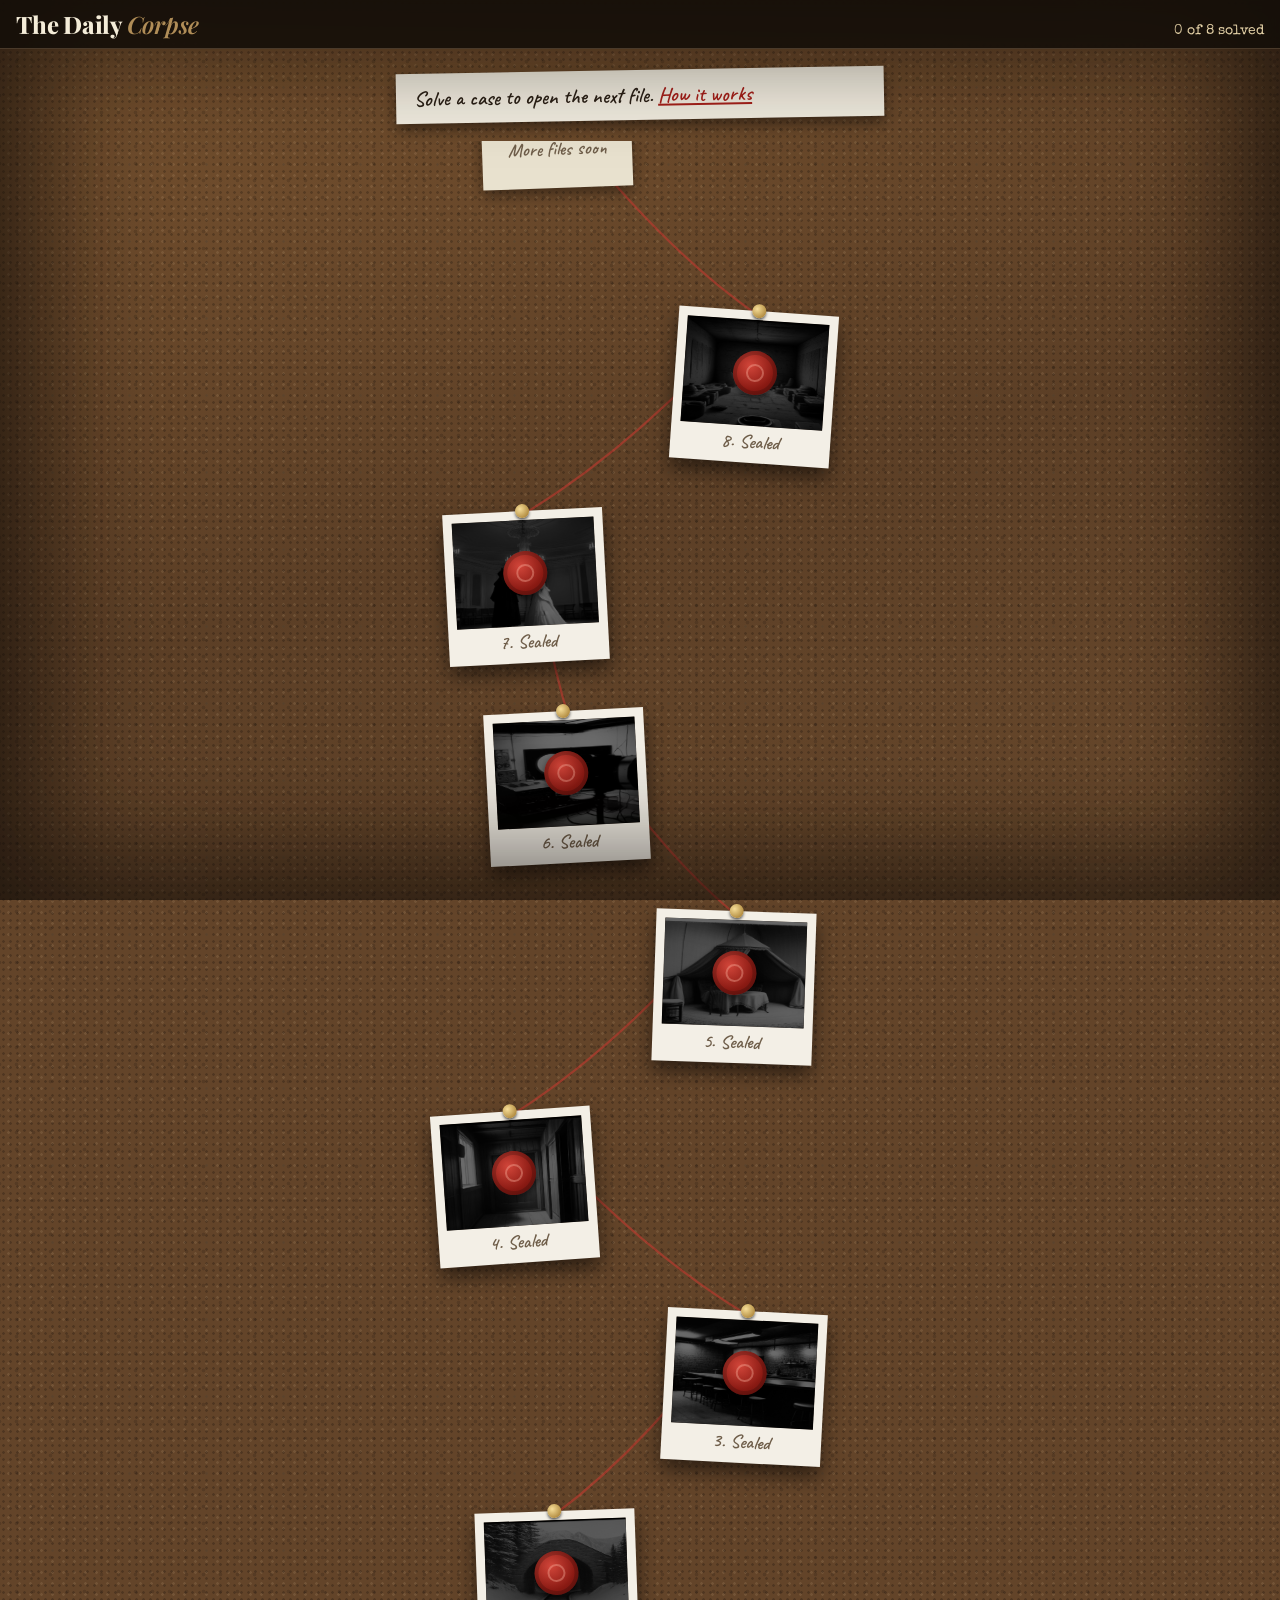
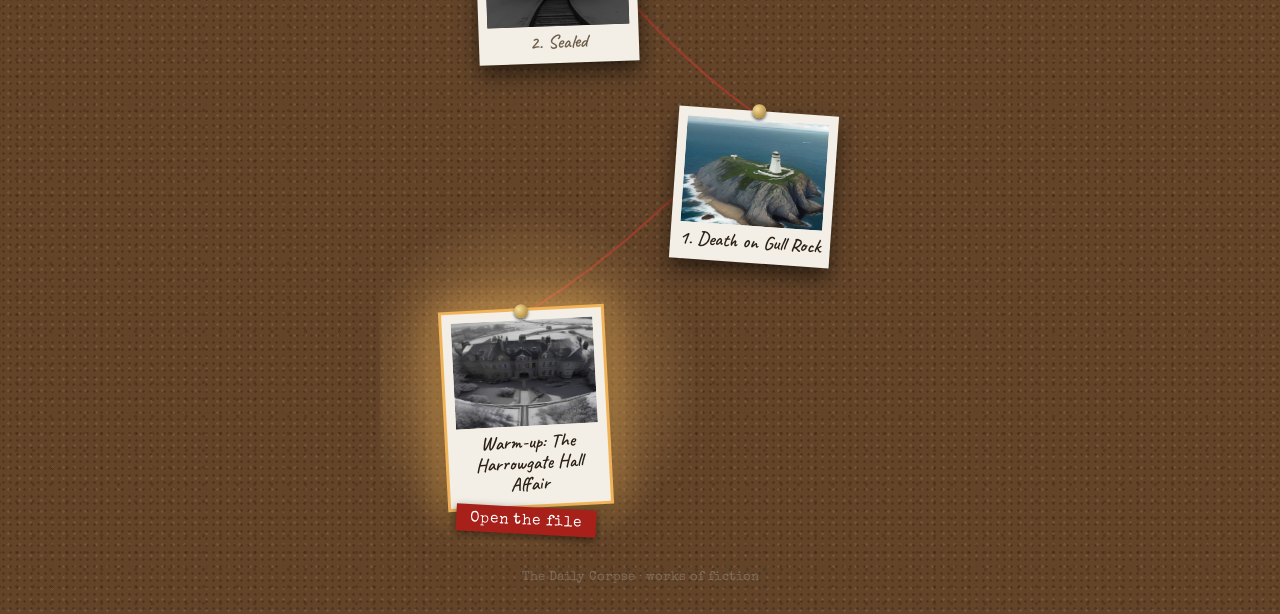
==== board.html @ 0cde2d93 "Add a landing page and a five-minute warm-up, and make Gull Rock Case 1 The home page is now a lette" ====
<!doctype html>
<html lang="en">
<head>
<meta charset="utf-8">
<meta name="viewport" content="width=device-width, initial-scale=1">
<title>Case board · The Daily Corpse</title>
<meta name="description" content="A trail of ten-minute murder mysteries to solve alone or with friends. Solve one to open the next.">
<link rel="preconnect" href="https://fonts.googleapis.com">
<link rel="preconnect" href="https://fonts.gstatic.com" crossorigin>
<link href="https://fonts.googleapis.com/css2?family=Playfair+Display:ital,wght@0,600;0,800;1,600&family=Crimson+Pro:ital,wght@0,400;0,600;1,400&family=Special+Elite&family=Caveat:wght@600&display=swap" rel="stylesheet">
<link rel="stylesheet" href="style.css">
<link rel="icon" href="favicon.svg"><link rel="apple-touch-icon" href="icon-180.png"><link rel="manifest" href="manifest.webmanifest">
<meta name="theme-color" content="#17130f"><meta name="apple-mobile-web-app-title" content="Daily Corpse">
</head>
<body class="board-page">
<header class="board-bar">
  <h1><a href="index.html" style="color:inherit;text-decoration:none">The Daily <i>Corpse</i></a></h1>
  <span id="tally"></span>
</header>
<div class="board-intro"><p>Solve a case to open the next file. <a href="index.html">How it works</a></p></div>
<main class="board" id="board" aria-label="Case board"></main>
<section class="bonus">
  <h2>Bonus files</h2>
  <div class="cal" id="bonus"></div>
</section>
<footer>The Daily Corpse · works of fiction</footer>

<dialog id="lvl"><div class="sheet"><button class="x" aria-label="Close" onclick="this.closest('dialog').close()">×</button><div id="lvl-body"></div></div></dialog>

<script src="levels.js"></script>
<script>
{
  const $ = s => document.querySelector(s), ROW = 200, all = /[?&]all\b/.test(location.search) ? '&all' : '';
  const stars = n => `<span class="stars" aria-label="${n} of 3 stars">${'★'.repeat(n)}<i>${'★'.repeat(3 - n)}</i></span>`;
  // The warm-up sits at the foot of the cork, Case 1 above it, and the board climbs to one blank card at the top.
  const nodes = [{ ...WARMUP, warm: true, open: true, done: solvedCase(WARMUP.id) },
    ...LEVELS.map((l, i) => ({ ...l, n: i + 1, open: levelOpen(i), done: solvedCase(l.id) })), { soon: true }];
  // The lamp goes on the warm-up for a brand-new player, otherwise on the first open case not yet solved (skipping the warm-up is fine).
  const fresh = !nodes[0].done && !nodes.some(v => v.n && (v.done || caseSave(v.id).answers?.length));
  const cur = fresh ? 0 : nodes.findIndex(v => v.n && v.open && !v.done), H = nodes.length * ROW + 30, board = $('#board');
  const src = v => v.photo || `img/${v.id}/${v.pic || 'plan'}.jpg`, link = v => v.href || `case.html?c=${v.id}${all}`;
  $('#tally').textContent = `${nodes.filter(v => v.done).length} of ${LEVELS.length} solved`;
  board.style.height = H + 'px';
  const pos = i => ({ x: [28, 72, 34, 70, 26, 68, 36][i % 7], y: H - 150 - i * ROW, r: [-3, 4, -2, 3, -4, 2, -3][i % 7] });   // x in %, y in px

  board.innerHTML = nodes.map((v, i) => {
    const { x, y, r } = pos(i);
    if (v.soon) return `<div class="pol soon" style="left:${x}%;top:${y}px;--r:${r}deg"><span class="pol-cap">More files soon</span></div>`;
    const cls = v.done ? 'done' : v.open ? 'open' : 'locked';
    return `${i === cur ? `<div class="lamp" style="left:${x}%;top:${y + 70}px"></div>` : ''}
      <button class="pol ${cls} ${i === cur ? 'cur' : ''}" type="button" style="left:${x}%;top:${y}px;--r:${r}deg" data-i="${i}"
        aria-label="${v.warm ? 'Warm-up' : 'Case ' + v.n}: ${v.open ? v.title : 'sealed'}${v.done ? ', solved' : ''}">
        <span class="pol-pic"><img src="${src(v)}" alt="" width="140" height="104" loading="lazy">${v.done ? '<b class="stamp">Solved</b>' : ''}${v.open ? '' : '<span class="seal" aria-hidden="true"></span>'}</span>
        <span class="pol-cap">${v.warm ? 'Warm-up:' : v.n + '.'} ${v.open ? v.title : 'Sealed'}</span>
        ${v.done ? stars(caseStars(v.id)) : ''}
      </button>
      ${i === cur ? `<span class="tag" style="left:${x}%;top:${y + 196}px">${caseSave(v.id).answers?.length ? 'Carry on' : 'Open the file'}</span>` : ''}`;
  }).join('');

  // Red string from pin to pin: solid as far as you've got, faded beyond.
  const W = board.clientWidth, pts = nodes.map((_, i) => { const p = pos(i); return [p.x / 100 * W, p.y + 2]; });
  const seg = (a, b) => `M${a[0]},${a[1]} Q${(a[0] + b[0]) / 2},${(a[1] + b[1]) / 2 + 30} ${b[0]},${b[1]}`;
  board.insertAdjacentHTML('afterbegin', `<svg class="string" width="${W}" height="${H}" aria-hidden="true">${pts.slice(1).map((p, i) =>
    `<path d="${seg(pts[i], p)}" class="${nodes[i].done ? 'walked' : ''}"/>`).join('')}</svg>`);

  board.onclick = e => {
    const b = e.target.closest('.pol[data-i]'); if (!b) return;
    const v = nodes[b.dataset.i];
    $('#lvl-body').innerHTML = `<div class="kind">${v.warm ? 'Warm-up · about five minutes' : 'Case No. ' + v.n}</div>` + (v.open
      ? `<h2>${v.title}</h2><p>${v.tagline}</p>${v.done ? `<p>${stars(caseStars(v.id))} Solved</p>` : ''}
         ${v.warm ? '' : '<p class="aside">Solo or with friends · three stages · about ten minutes</p>'}
         <a class="btn" href="${link(v)}">${v.done ? 'Reopen the file' : caseSave(v.id).answers?.length ? 'Carry on' : 'Open the file'}</a>`
      : `<h2>Sealed</h2><p>Solve <b>Case ${v.n - 1}</b> to open this file.</p>`);
    $('#lvl').showModal();
  };
  if (!TESTS.length) $('.bonus').hidden = true;
  $('#bonus').innerHTML = TESTS.map(t => `<a class="day test" href="${t.href}"><span class="dow">Bonus</span><span class="dnum">${t.n}</span>
    <span class="dinfo"><b>${t.title}</b><small>${t.tagline}</small></span><span class="dstat">${solvedCase(t.id) ? '✓' : ''}</span></a>`).join('');
  // Open the board on the case you're up to.
  board.querySelector('.cur')?.scrollIntoView({ block: 'center' });
}
</script>
</body>
</html>
---- style.css ----
:root{
  --desk:#17130f; --desk2:#2b221a; --paper:#f4ecd8; --paper2:#e9dcc0; --ink:#2b2219; --muted:#6f5e4a;
  --red:#8e1f1a; --brass:#b08d57; --blood:#7a1410; --line:#cdbd9b; --blue:#243f6b; --snow:#fbfbf8;
}
*{box-sizing:border-box}
html{-webkit-text-size-adjust:100%}
body{margin:0;background:radial-gradient(ellipse at 50% 0%,#3a2e22 0%,var(--desk) 65%) fixed,var(--desk);color:var(--ink);
  font:19px/1.55 "Crimson Pro",Georgia,serif;min-height:100vh}
button,input,select,textarea{font:inherit;color:inherit}
button{cursor:pointer}
:focus-visible{outline:3px solid var(--brass);outline-offset:2px}
.wrap{max-width:1100px;margin:0 auto;padding:0 16px}

/* header */
header{color:var(--paper);padding:28px 0 10px}
.eyebrow{font:13px/1 "Special Elite",monospace;letter-spacing:.2em;color:var(--brass);text-transform:uppercase}
h1{font:800 clamp(34px,6vw,58px)/1.02 "Playfair Display",serif;margin:.25em 0 .15em;letter-spacing:-.01em}
h1 i{font-weight:600;color:var(--brass)}
.meta{display:flex;flex-wrap:wrap;gap:10px 22px;align-items:center;font:14px "Special Elite",monospace;color:#cbbfa8}
.pips{display:flex;gap:6px;align-items:center}
.pip{width:34px;height:8px;border:1px solid var(--brass);border-radius:2px}
.pip.on{background:var(--brass)} .pip.now{background:repeating-linear-gradient(45deg,var(--brass) 0 4px,transparent 4px 8px)}
.linkish{background:none;border:0;color:#cbbfa8;text-decoration:underline;font:14px "Special Elite",monospace;padding:0}

/* tabs */
nav{display:flex;flex-wrap:wrap;gap:4px;margin-top:18px}
nav button{background:var(--paper2);border:0;border-radius:8px 8px 0 0;padding:9px 16px 7px;font:600 16px "Crimson Pro",serif;
  color:var(--muted);letter-spacing:.03em;text-transform:uppercase;opacity:.82}
nav button[aria-selected=true]{background:var(--paper);color:var(--ink);opacity:1}
nav .dot{display:inline-block;width:8px;height:8px;border-radius:50%;background:var(--red);margin-left:6px;vertical-align:middle}
main{background:var(--paper);border-radius:0 6px 6px 6px;padding:clamp(18px,4vw,40px);box-shadow:0 20px 60px #0008;
  background-image:linear-gradient(#0000 96%,#0000),radial-gradient(ellipse at 20% 0%,#fff6 0%,#0000 60%);margin-bottom:60px;min-height:60vh}
section[hidden]{display:none}
h2{font:800 30px/1.15 "Playfair Display",serif;margin:.2em 0 .5em}
h3{font:600 21px/1.2 "Playfair Display",serif;margin:1.4em 0 .5em}
.dateline,.typed,.sig{font:15px/1.6 "Special Elite",monospace}
.dateline{color:var(--red);letter-spacing:.06em}
.sig{text-align:right;color:var(--muted)}
.steps li{margin:.3em 0}
.memo{border-left:4px solid var(--red);background:#fff5;padding:12px 18px;margin:0 0 26px}
.memo .eyebrow{color:var(--red)}

/* suspects */
.grid{display:grid;grid-template-columns:repeat(auto-fill,minmax(300px,1fr));gap:18px}
.person{background:#fffaf0;border:1px solid var(--line);padding:18px;position:relative;box-shadow:0 2px 0 var(--line)}
.person header{display:flex;gap:14px;align-items:center;padding:0;color:var(--ink)}
.mono{flex:none;width:58px;height:58px;border-radius:50%;background:var(--ink);color:var(--paper);display:grid;place-items:center;
  font:600 22px "Playfair Display",serif;border:3px double var(--brass)}
/* portraits: round crop also hides the generator's corner watermark */
img.mono{width:84px;height:84px;object-fit:cover;object-position:50% 30%}
.aerial{margin:0 0 22px}
.aerial img{display:block;width:100%;max-height:420px;object-fit:cover;border:1px solid var(--line);filter:sepia(.25)}
.aerial figcaption{font:italic 15px/1.4 "Crimson Pro",serif;color:var(--muted);margin-top:6px}
.victim{float:right;width:150px;height:150px;border-radius:50%;object-fit:cover;object-position:50% 30%;margin:0 0 12px 18px;border:3px double var(--brass)}
.person h3{margin:0;font-size:21px}
.person .role{font-size:15px;color:var(--muted);font-style:italic}
.facts{font:13px/1.6 "Special Elite",monospace;color:var(--muted);margin:10px 0}
.person p{margin:.4em 0;font-size:17px}
.person .int{border-top:1px dashed var(--line);padding-top:8px;font-size:16px}
.marks{display:flex;gap:4px;margin-top:10px}
.marks button{flex:1;border:1px solid var(--line);background:none;font:12px "Special Elite",monospace;padding:5px 2px;border-radius:3px}
.marks button[aria-pressed=true][data-m=sus]{background:var(--red);color:#fff;border-color:var(--red)}
.marks button[aria-pressed=true][data-m=clr]{background:#3d5a3a;color:#fff;border-color:#3d5a3a}
.marks button[aria-pressed=true][data-m=unk]{background:var(--paper2)}
.stamp-mark{position:absolute;top:14px;right:14px;font:13px "Special Elite",monospace;padding:2px 8px;border:2px solid;transform:rotate(8deg);opacity:.85}
.stamp-mark.sus{color:var(--red)} .stamp-mark.clr{color:#3d5a3a}
.stmts{display:flex;flex-wrap:wrap;gap:6px;margin-top:10px}
.chip{border:1px solid var(--blue);color:var(--blue);background:none;border-radius:20px;padding:2px 12px;font-size:15px}

/* evidence */
.stage-h{display:flex;align-items:baseline;gap:12px;border-bottom:2px solid var(--ink);margin:28px 0 14px;padding-bottom:4px}
.stage-h:first-child{margin-top:0}
.stage-h h3{margin:0}
.stage-h span{font:13px "Special Elite",monospace;color:var(--muted)}
.cards{display:grid;grid-template-columns:repeat(auto-fill,minmax(250px,1fr));gap:14px}
.ev{text-align:left;background:#fffaf0;border:1px solid var(--line);padding:14px 16px 16px;position:relative;transition:transform .15s,box-shadow .15s}
.ev:nth-child(3n){transform:rotate(.4deg)} .ev:nth-child(3n+1){transform:rotate(-.3deg)}
.ev:hover{transform:translateY(-2px) rotate(0);box-shadow:0 6px 18px #0002}
.ev .kind{font:12px "Special Elite",monospace;letter-spacing:.12em;text-transform:uppercase}
.k-statement{color:var(--blue)} .k-report{color:var(--red)} .k-document,.k-mirror{color:#5b4a2a} .k-telegram{color:#9a6a12}
.ev b{display:block;font:600 19px/1.25 "Playfair Display",serif;margin:.3em 0 .2em}
.ev small{display:block;color:var(--muted);font-size:15px;line-height:1.35}
.new{position:absolute;top:10px;right:62px;background:var(--red);color:#fff;font:11px "Special Elite",monospace;padding:2px 6px;letter-spacing:.1em}

/* map */
.map-wrap{display:grid;grid-template-columns:minmax(0,1fr) 300px;gap:22px;align-items:start}
@media (max-width:820px){.map-wrap{grid-template-columns:1fr}}
/* phones: keep map labels readable; the plan scrolls sideways instead of shrinking */
@media (max-width:640px){.map-wrap{overflow-x:auto;-webkit-overflow-scrolling:touch}.map-wrap>.map{min-width:660px}
  /* the notes stay put while the plan scrolls under them */
  .map-wrap>.room-info{position:sticky;left:0;box-sizing:border-box;width:calc(100vw - 68px)}}
.map{width:100%;height:auto;background:#fbf6e9;border:1px solid var(--line);font-family:"Crimson Pro",serif}
.map .rm{fill:#fffdf6;stroke:var(--ink);stroke-width:2.5;cursor:pointer;transition:fill .15s}
.map .rm:hover{fill:#f3e2bd} .map .rm.sel{fill:#ecd29b}
/* A painted plan (class "painted"): the picture is the map, the rooms are clear hotspots over it, lit when chosen. */
.map.painted{background:#0d0b09}
.map.painted .rm{fill:transparent;stroke:transparent;stroke-width:4;transition:fill .15s,stroke .15s}
.map.painted .rm:hover{fill:rgba(255,214,140,.12);stroke:rgba(255,214,140,.55)}
.map.painted .rm.sel{fill:rgba(255,200,110,.1);stroke:#ffd27f;filter:drop-shadow(0 0 6px rgba(255,200,110,.8))}
.map.painted text{paint-order:stroke;stroke:rgba(12,9,6,.85);stroke-width:4px;stroke-linejoin:round}
.map.painted .lbl{fill:#f6ecd6} .map.painted .lbl-s{fill:#e6d7b8} .map.painted .xdoor{fill:#ffab94}
.map.painted .trail text{stroke:#f6ecd6;stroke-width:5px} .map.painted .trail path{stroke-width:4}
.pin{pointer-events:none} .pin-ring{fill:#f6ecd6;stroke:#b08d57;stroke-width:2;filter:drop-shadow(0 2px 3px rgba(0,0,0,.7))}
.map .pin-n{font:bold 17px "Crimson Pro",serif;fill:#f6ecd6;text-anchor:middle;paint-order:stroke;stroke:rgba(12,9,6,.9);stroke-width:4px}
.pins-btn{display:block;width:100%;margin:0 0 14px;padding:10px 12px;border:1px solid var(--brass);border-radius:6px;background:#fff8;
  font:600 15px "Crimson Pro",serif;color:var(--ink);cursor:pointer;text-align:left}
.pins-btn[aria-pressed=true]{background:var(--ink);color:var(--paper)}
.map .snow{fill:url(#snowpat)} .map .snow:hover,.map .snow.sel{fill:#e9eef3}
.map .grass{fill:url(#grasspat);stroke:none} .map .grass.sel,.map .grass:hover{fill:#dfe3cf}
.map .glass{stroke-dasharray:6 4}
.map text{fill:var(--ink);pointer-events:none}
.map .lbl{font-size:17px;font-weight:600;text-anchor:middle}
.map .lbl-s{font-size:13px;font-style:italic;text-anchor:middle;fill:var(--muted)}
.map .door{stroke:#fbf6e9;stroke-width:6}
.map .xdoor{font:11px "Special Elite",monospace;fill:var(--red);text-anchor:middle}
.trail path{fill:none;stroke-width:3;stroke-dasharray:2 7;stroke-linecap:round}
.trail text{font:bold 18px "Special Elite",monospace}
.trail-a path{stroke:#1d3b6e} .trail-a text{fill:#1d3b6e}
.trail-b path{stroke:var(--red)} .trail-b text{fill:var(--red)}
.trail-e path{stroke:#6a6a6a} .trail-e text{fill:#6a6a6a}
.trail-cd path{stroke:#6b3f8c} .trail-cd text{fill:#6b3f8c}
.trail-f path{stroke:#6a6a6a;stroke-dasharray:none} .trail-f text{fill:#6a6a6a}
.room-info{background:#fffaf0;border:1px solid var(--line);padding:16px;position:sticky;top:12px}
.room-info p{margin:.4em 0 .8em;font-size:17px}
.legend{font-size:15px;margin-top:10px}
.legend span{display:inline-block;width:26px;border-top:3px dotted;vertical-align:middle;margin-right:6px}

/* reader dialog */
dialog{border:0;padding:0;background:transparent;max-width:min(780px,calc(100vw - 20px));width:100%;max-height:calc(100vh - 30px)}
dialog::backdrop{background:#0b0906cc;backdrop-filter:blur(2px)}
.sheet{background:var(--paper);padding:clamp(20px,4vw,42px);box-shadow:0 20px 60px #000a;position:relative;max-height:calc(100vh - 30px);overflow:auto;
  background-image:repeating-linear-gradient(#0000 0 31px,#b9a88410 31px 32px)}
.sheet .x{position:sticky;float:right;top:0;border:0;background:var(--ink);color:var(--paper);width:36px;height:36px;border-radius:50%;font-size:20px;line-height:1;z-index:2}
.sheet .kind{font:13px "Special Elite",monospace;letter-spacing:.14em;text-transform:uppercase}
.sheet .who{font:15px "Special Elite",monospace;color:var(--muted);margin-bottom:1em;display:flex;align-items:center;gap:12px}
.sheet h2{margin-top:.2em}
.aside{color:var(--muted);font-style:italic;font-size:17px}
.hand,.hand-inline{font-family:"Caveat",cursive;font-size:25px;line-height:1.35;color:#1e2f55}
.tl{border-collapse:collapse;width:100%;font-size:17px}
.tl td{border-bottom:1px dotted var(--line);padding:6px 8px;vertical-align:top}
.tl td:first-child{font:14px "Special Elite",monospace;white-space:nowrap;color:var(--red);width:1%}
.inv li{margin:.45em 0}
.sketch{display:block;width:100%;max-width:520px;margin:0 auto 10px;color:var(--ink);background:#fffdf6;border:1px solid var(--line)}
.sk-n{font:bold 15px "Special Elite",monospace;fill:var(--red)} .sk-s{font:11px "Special Elite",monospace;fill:var(--muted)}
.card-print{border:3px double var(--ink);padding:18px 24px;text-align:center;max-width:420px;margin:10px auto;background:#fffdf6}
.card-print.small{max-width:360px;padding:12px}
.card-print p{margin:.35em 0}
.cp-top{font:800 22px "Playfair Display",serif;letter-spacing:.14em}
.cp-sub{font-style:italic;color:var(--muted)}
.card-print hr{border:0;border-top:1px solid var(--ink);width:40%}
.trails dt{float:left;font:bold 20px "Special Elite",monospace;color:var(--red);width:32px}
.trails dd{margin:0 0 10px 32px}
.telegram{background:#f7e9b9;border:1px solid #cfb567;padding:18px 22px;font:16px/1.7 "Special Elite",monospace;
  box-shadow:inset 0 0 40px #b0843322;clip-path:polygon(0 0,100% 0,100% 88%,94% 100%,80% 93%,62% 100%,40% 92%,20% 100%,0 94%)}
.tg-head{color:#8a5a0a;border-bottom:1px solid #cfb567;padding-bottom:6px}
.burn{color:#2a1a08;letter-spacing:-2px}
.blotter{background:#dfe7ea;border:1px solid #aab8bd;padding:22px;margin:12px 0}
.blotter .mirrored{transform:scaleX(-1);transition:transform .6s;opacity:.72;filter:blur(.3px)}
.blotter .mirrored.flipped{transform:none;opacity:1;filter:none}
.mirror-btn,.btn{background:var(--ink);color:var(--paper);border:0;padding:10px 20px;border-radius:3px;font:15px "Special Elite",monospace;letter-spacing:.06em}
.btn.ghost{background:none;color:var(--ink);border:1px solid var(--ink)}

/* solve */
.facts-list{list-style:none;padding:0}
.facts-list li{padding:8px 0 8px 34px;position:relative;border-bottom:1px dotted var(--line)}
.facts-list li::before{content:"✓";position:absolute;left:6px;color:#3d5a3a;font-weight:bold}
.q{background:#fffaf0;border:2px solid var(--ink);padding:22px;margin-top:18px}
.q h3{margin-top:0}
.q label{display:block;margin:12px 0 4px;font-weight:600}
.q input[type=text],.q select{width:100%;padding:10px 12px;border:1px solid var(--muted);background:#fff;border-radius:3px}
.q input[type=text]{font:22px "Special Elite",monospace;max-width:220px}
.picks{display:grid;grid-template-columns:repeat(auto-fill,minmax(200px,1fr));gap:8px}
.picks label{display:flex;gap:10px;align-items:center;border:1px solid var(--line);padding:10px 12px;margin:0;font-weight:400;background:#fff;cursor:pointer}
.picks input{width:20px;height:20px;accent-color:var(--red)}
.q .row{display:flex;flex-wrap:wrap;gap:10px;align-items:center;margin-top:16px}
.verdict{min-height:1.5em;font-style:italic;color:var(--red);margin-top:10px}
.shake{animation:shake .4s}
@keyframes shake{25%{transform:translateX(-6px)}50%{transform:translateX(6px)}75%{transform:translateX(-3px)}}
.hints li{margin:.4em 0;color:var(--blue)}
.solved-stamp{display:inline-block;font:22px "Special Elite",monospace;color:var(--red);border:4px double var(--red);padding:6px 16px;transform:rotate(-6deg);margin:10px 0 20px;letter-spacing:.2em}
.rating{background:var(--ink);color:var(--paper);padding:18px 22px;margin:20px 0}
.rating b{color:var(--brass);font:800 24px "Playfair Display",serif}
textarea{width:100%;min-height:55vh;border:1px solid var(--line);padding:16px;background:#fffdf6 repeating-linear-gradient(#0000 0 31px,#cdbd9b66 31px 32px) content-box local;
  background-clip:padding-box;font:23px/32px "Caveat",cursive;color:#1e2f55;resize:vertical}

/* cover */
#cover{position:fixed;inset:0;z-index:50;background:radial-gradient(ellipse at 50% 30%,#3a2e22,#0d0a08);display:grid;place-items:center;padding:16px}
#cover[hidden]{display:none}
.folder{background:#c9a86a;background-image:linear-gradient(135deg,#d4b67b,#b8955a);width:min(560px,100%);padding:44px 34px;position:relative;
  box-shadow:0 30px 80px #000c;border-radius:4px;text-align:center;color:#2a1d0e}
.folder::before{content:"";position:absolute;top:-22px;left:30px;width:170px;height:24px;background:#c9a86a;border-radius:6px 6px 0 0}
.folder .conf{display:inline-block;font:20px "Special Elite",monospace;color:var(--red);border:3px solid var(--red);padding:4px 14px;transform:rotate(-4deg);letter-spacing:.2em}
.folder h1{color:#2a1d0e;font-size:clamp(32px,7vw,48px)}
.folder p{font-size:18px;margin:.6em 0 1.4em}
.folder .btn{font-size:17px;padding:14px 28px}
.toast{position:fixed;left:50%;bottom:24px;transform:translateX(-50%);background:var(--ink);color:var(--paper);padding:14px 22px;border:1px solid var(--brass);
  font:15px "Special Elite",monospace;z-index:60;box-shadow:0 10px 30px #000a;max-width:calc(100vw - 32px)}
footer{color:#7d6d58;text-align:center;font:13px "Special Elite",monospace;padding:0 16px 30px}
.corner{position:fixed;top:14px;right:16px;z-index:55;background:var(--ink);color:var(--paper);border:1px solid var(--brass);padding:8px 14px;
  font:13px "Special Elite",monospace;letter-spacing:.08em;text-decoration:none;border-radius:3px;box-shadow:0 4px 14px #0008}
.corner:hover{background:var(--brass);color:var(--ink)}
@media (max-width:640px){
  header{padding-top:14px}
  .eyebrow{font-size:11px;letter-spacing:.12em;line-height:1.4;white-space:nowrap;overflow:hidden;text-overflow:ellipsis;padding-right:108px}
  h1{font-size:28px}
  .meta{gap:6px 16px;font-size:13px}
  .corner{position:absolute;top:10px;right:12px;padding:6px 10px;font-size:12px}
  nav{position:fixed;left:0;right:0;bottom:0;z-index:40;margin:0;display:grid;grid-template-columns:repeat(6,1fr);gap:2px;background:#0f0c09;
    border-top:1px solid #3a3027;padding:6px 4px calc(8px + env(safe-area-inset-bottom,0px))}
  nav button{border-radius:8px;padding:10px 0;font:600 13px/1 "Crimson Pro",serif;letter-spacing:0;text-transform:none;background:none;color:#b8a888;opacity:1;position:relative}
  nav button[aria-selected=true]{background:var(--brass);color:var(--ink)}
  nav .dot{position:absolute;top:4px;right:6px;width:7px;height:7px;margin:0}
  main{border-radius:6px;margin-bottom:84px}
  .victim{float:none;display:block;width:100%;height:220px;border-radius:10px;margin:0 0 14px;border:0}
  .toast{bottom:calc(80px + env(safe-area-inset-bottom,0px))}
}

/* photos inside evidence and briefings */
.photo{margin:14px 0;background:#fffdf6;border:1px solid var(--line);padding:8px 8px 10px;box-shadow:0 3px 10px #0002;max-width:560px}
.photo img{display:block;width:100%;height:auto;filter:sepia(.15)}
.photo figcaption{font:italic 15px/1.35 "Crimson Pro",serif;color:var(--muted);margin-top:6px}
.photo.tilt{transform:rotate(-1deg)}

/* mini-puzzles */
.pz{margin:18px 0 8px;padding:16px;background:#fffaf0;border:2px dashed var(--muted)}
.pz.done{border-style:solid;border-color:#3d5a3a}
.pz-after:not(:empty){border-left:4px solid #3d5a3a;background:#3d5a3a12;padding:10px 16px;margin-top:10px}
.jig{display:grid;gap:3px;width:100%;max-width:560px;margin:0 auto;background:var(--ink);padding:3px;touch-action:manipulation}
.jig button{border:0;padding:0;background-repeat:no-repeat;min-height:0}
.jig button.sel{outline:4px solid var(--brass);outline-offset:-4px;filter:brightness(1.1)}
.jig.whole{gap:0;padding:0;transition:gap .4s}
.morse{font:22px/1.7 "Special Elite",monospace;letter-spacing:.08em;word-spacing:.2em;background:#f7e9b9;border:1px solid #cfb567;padding:14px 16px;margin:0 0 12px;overflow-wrap:anywhere}
.morse-plain{font:24px "Special Elite",monospace;color:#3d5a3a;letter-spacing:.1em}
.mkey{margin:12px 0}
.mkey summary{cursor:pointer;font:15px "Special Elite",monospace}
.mkey div{display:grid;grid-template-columns:repeat(auto-fill,minmax(88px,1fr));gap:2px 10px;font:15px "Special Elite",monospace;margin-top:8px}
.pz-ans{display:flex;flex-wrap:wrap;gap:8px;align-items:center;margin-top:12px}
.pz-ans input{flex:1;min-width:0;padding:10px 12px;border:1px solid var(--muted);font:20px "Special Elite",monospace;text-transform:uppercase;background:#fff}
.pz-ans .verdict{flex-basis:100%}
.spots{display:grid;grid-template-columns:1fr 1fr;gap:10px}
@media (max-width:600px){.spots{grid-template-columns:1fr}}
.spots figure{margin:0}
.spots figcaption{font:13px "Special Elite",monospace;color:var(--muted);margin-bottom:3px}
.spot{width:100%;height:auto;display:block;border:1px solid var(--line);background:#efe6cf;touch-action:manipulation}
#spot-a{cursor:crosshair}
.spot .rings circle{fill:none;stroke:var(--red);stroke-width:6}
.wheel{display:block;font:16px "Special Elite",monospace}
.wheel input{width:100%;accent-color:var(--red);height:32px}
.lock{display:flex;gap:10px;justify-content:center;margin:6px 0 14px}
.dial{display:flex;flex-direction:column;align-items:center;background:var(--ink);color:var(--paper);border-radius:6px;padding:4px;border:3px double var(--brass)}
.dial b{font:30px "Special Elite",monospace;min-width:1.4em;text-align:center;padding:4px 0}
.dial button{background:none;border:0;color:var(--brass);font-size:22px;padding:6px 14px}
.ord-picked{min-height:1.5em;margin:0 0 12px;padding-left:1.6em}
.ord-picked li{margin:.3em 0;padding:4px 0;border-bottom:1px dotted var(--line)}
.ord-pool{display:flex;flex-direction:column;gap:8px}
.ord-pool .chip{text-align:left;border-radius:6px;padding:8px 12px;font-size:17px}

/* calendar */
.cal{display:flex;flex-direction:column;gap:8px}
.day{display:grid;grid-template-columns:52px 1fr auto;grid-template-rows:auto auto;column-gap:14px;align-items:center;text-decoration:none;color:var(--ink);
  background:#fffaf0;border:1px solid var(--line);padding:10px 14px;border-radius:4px}
a.day:hover{border-color:var(--ink)}
.day.cur{border:2px solid var(--red)}
.day.locked{opacity:.55;background:repeating-linear-gradient(45deg,#0000 0 10px,#0000000a 10px 20px)}
.dow{grid-row:1;font:12px "Special Elite",monospace;color:var(--red);text-transform:uppercase;letter-spacing:.1em;text-align:center}
.dnum{grid-row:2;grid-column:1;font:800 26px/1 "Playfair Display",serif;text-align:center}
.dinfo{grid-row:1/3;grid-column:2}
.dinfo b{display:block;font:600 18px/1.2 "Playfair Display",serif}
.dinfo small{display:block;color:var(--muted);font-size:15px;line-height:1.3}
.dstat{grid-row:1/3;grid-column:3;font:14px "Special Elite",monospace;color:#3d5a3a}
.day.test .dow{color:var(--muted)}
.btn.ghost-l{background:none;color:var(--paper);border:1px solid var(--brass)}
button.corner{cursor:pointer}
.staff{display:block;max-width:100%;height:auto;background:#fbf3df;border:1px solid #cfb567;margin:0 0 8px;fill:#1e2f55;stroke:#1e2f55}
.staff .st-l{stroke-width:1.2}.staff .st-s{stroke-width:1.6}
.staff text{font:15px "Special Elite",monospace;stroke:none;fill:#8a2d1f}


/* corner badge on evidence cards */
.ev{padding-right:64px}
.ev-ico{position:absolute;top:10px;right:10px;width:42px;height:42px}
svg.ev-ico{overflow:visible;fill:none;stroke:currentColor;stroke-width:1.6;stroke-linecap:round;stroke-linejoin:round;padding:8px;box-sizing:border-box;border-radius:50%;background:#f3e9d2}
.ev-face{border-radius:50%;object-fit:cover;object-position:50% 30%;border:2px solid #b08d57;box-shadow:0 1px 3px #0003}
.k-puzzle{color:#3d5a3a}
/* On a painted plan the picture replaces the line drawing: loose shapes are hidden, while hotspots, labels and <g> groups (trails, pins, legends) stay. */
.map.painted > :is(rect:not(.rm),circle,ellipse,line,path,polygon,polyline){display:none}
/* painted plan on a light background: dark labels with a cream halo */
.map.painted.light text{stroke:rgba(251,246,233,.92);stroke-width:4px}
.map.painted.light .lbl{fill:#2b2219} .map.painted.light .lbl-s{fill:#4a3b2a} .map.painted.light .xdoor{fill:#8e1f1a}
a.btn{text-decoration:none;display:inline-block}
/* ---------- case board (index.html): polaroids on cork, red string, wax seals ---------- */
body.board-page{background-color:#634429;background-image:radial-gradient(rgba(0,0,0,.2) 1px,transparent 1.6px),radial-gradient(rgba(255,222,170,.1) 1px,transparent 1.6px),
  radial-gradient(rgba(0,0,0,.13) 1.6px,transparent 2.2px),linear-gradient(165deg,#77522f,#5c3f26 55%,#6a4a2d);background-size:7px 7px,11px 11px,17px 17px,100% 100%;
  background-position:0 0,3px 5px,8px 2px,0 0;background-attachment:scroll,scroll,scroll,fixed}
body.board-page::after{content:"";position:fixed;inset:0;pointer-events:none;z-index:5;box-shadow:inset 0 0 120px 36px rgba(12,8,5,.72)}
.board-bar{position:sticky;top:0;z-index:10;display:flex;align-items:baseline;justify-content:space-between;gap:12px;padding:12px 16px calc(10px);
  padding-top:calc(12px + env(safe-area-inset-top,0px));background:rgba(20,14,9,.88);backdrop-filter:blur(6px);color:var(--paper);border-bottom:1px solid #4a3a2a}
.board-bar h1{font-size:24px;margin:0}
.board-bar span{font:14px "Special Elite",monospace;color:#e6d3a8;white-space:nowrap}
.board-intro{max-width:520px;margin:18px auto 0;padding:0 16px}
.board-intro p{background:#f4efe2;color:#2a2016;font:600 21px/1.25 "Caveat",cursive;padding:12px 18px;transform:rotate(-1deg);box-shadow:0 6px 14px rgba(0,0,0,.45)}
.board{position:relative;max-width:520px;margin:0 auto;overflow:hidden;background:none;box-shadow:none;border-radius:0;padding:0;min-height:0}
.board .string{position:absolute;inset:0;pointer-events:none}
.board .string path{fill:none;stroke:#c4392f;stroke-width:2.2;opacity:.6}
.board .string path.walked{opacity:1;stroke-width:3}
.lamp{position:absolute;width:380px;height:380px;transform:translate(-50%,-50%);border-radius:50%;background:radial-gradient(circle,rgba(255,196,110,.5),rgba(255,196,110,0) 65%);pointer-events:none}
.pol{position:absolute;transform:translateX(-50%) rotate(var(--r,0deg));width:160px;background:#f3efe6;border:0;padding:9px 9px 10px;color:#2a2016;
  box-shadow:0 10px 20px rgba(0,0,0,.55);display:flex;flex-direction:column;align-items:center;gap:6px;transition:transform .15s,box-shadow .15s}
button.pol:hover{transform:translateX(-50%) rotate(0deg) scale(1.04);box-shadow:0 14px 26px rgba(0,0,0,.6)}
.pol::before{content:"";position:absolute;top:-7px;left:50%;width:14px;height:14px;margin-left:-7px;border-radius:50%;
  background:radial-gradient(circle at 35% 35%,#f6dd97,#9a6f22);box-shadow:0 2px 3px rgba(0,0,0,.6);z-index:2}
.pol-pic{position:relative;display:block;width:142px;height:106px;background:#2b221a;overflow:hidden}
.pol-pic img{display:block;width:100%;height:100%;object-fit:cover}
.pol-cap{font:600 19px/1.1 "Caveat",cursive;text-align:center}
.pol .stars{font-size:15px;text-shadow:none;color:#c8921d;margin-top:-4px}
.pol .stars i{color:#cdbd9b}
.pol .stamp{position:absolute;top:34px;left:50%;transform:translateX(-50%) rotate(-12deg);border:2px solid #a8201a;color:#a8201a;background:rgba(243,239,230,.72);
  font:400 15px "Special Elite",monospace;letter-spacing:.12em;text-transform:uppercase;padding:1px 8px}
.pol.locked .pol-pic img{filter:grayscale(1) brightness(.42)}
.pol.locked .pol-cap{color:#6f5e4a}
.seal{position:absolute;top:50%;left:50%;width:44px;height:44px;margin:-22px 0 0 -22px;border-radius:50%;
  background:radial-gradient(circle at 38% 34%,#d2463a,#8a1a13 60%,#5e0f0b);box-shadow:0 3px 6px rgba(0,0,0,.6),inset 0 0 0 4px rgba(0,0,0,.18)}
.seal::after{content:"";position:absolute;inset:13px;border-radius:50%;border:2px solid rgba(255,190,170,.35)}
.pol.cur{box-shadow:0 0 0 3px #f0b35a,0 0 36px 8px rgba(240,179,90,.5),0 10px 20px rgba(0,0,0,.55)}
.pol.soon{background:#e9e2cf;width:150px;padding:28px 12px;box-shadow:0 6px 14px rgba(0,0,0,.4)}
.pol.soon .pol-cap{color:#6f5e4a}
.tag{position:absolute;transform:translateX(-50%) rotate(3deg);background:#a8201a;color:#fff;font:15px "Special Elite",monospace;letter-spacing:.06em;padding:6px 14px;
  box-shadow:0 3px 8px rgba(0,0,0,.5);pointer-events:none;z-index:1}
.stars{color:#ffd27f;letter-spacing:2px;font-size:17px;text-shadow:0 1px 3px #000}
.stars i{font-style:normal;color:#6f5e4a;text-shadow:none}
.sheet .stars{text-shadow:none} .sheet .stars i{color:#cdbd9b}
.bonus{max-width:620px;margin:10px auto 40px;padding:0 16px;position:relative;z-index:6}
.bonus h2{color:var(--paper);font:600 20px "Playfair Display",serif;text-align:center}
.bonus .day{background:#f4efe2;box-shadow:0 6px 14px rgba(0,0,0,.4)}
.bonus .day:nth-child(odd){transform:rotate(-.6deg)} .bonus .day:nth-child(even){transform:rotate(.5deg)}

/* guideline fixes */
html{touch-action:manipulation;-webkit-tap-highlight-color:rgba(176,141,87,.25)}
h1,h2,h3{text-wrap:balance}
dialog,.sheet{overscroll-behavior:contain}
@media (prefers-reduced-motion:reduce){*,*::before,*::after{animation-duration:.01ms!important;animation-iteration-count:1!important;transition-duration:.01ms!important}}

/* ---------- landing (index.html) ---------- */
.land{background:none;box-shadow:none;border-radius:0;min-height:0;position:relative;z-index:6;max-width:560px;margin:0 auto;padding:40px 16px 20px;display:flex;flex-direction:column;align-items:center;text-align:center;color:var(--paper)}
.land-mark{width:96px;height:96px;filter:drop-shadow(0 6px 10px rgba(0,0,0,.55))}
.land h1{margin:.2em 0 0}
.land-sub{font:600 26px/1.2 "Caveat",cursive;color:#f0d9a8;margin:.1em 0 22px}
.letter{background:#f4efe2;color:#2a2016;text-align:left;padding:26px 26px 20px;transform:rotate(-.8deg);box-shadow:0 12px 26px rgba(0,0,0,.55);position:relative;width:100%;
  font:16px/1.65 "Special Elite","Courier New",monospace}
.letter::before{content:"";position:absolute;top:-8px;left:50%;width:16px;height:16px;margin-left:-8px;border-radius:50%;background:radial-gradient(circle at 35% 35%,#f6dd97,#9a6f22);box-shadow:0 2px 3px rgba(0,0,0,.6)}
.letter p{margin:0 0 .8em}
.letter-head{font-size:12px;letter-spacing:.14em;text-transform:uppercase;color:var(--red);border-bottom:1px solid #d9ccb0;padding-bottom:10px}
.letter-sig{font:600 26px/1 "Caveat",cursive;color:#1e2f55;text-align:right;margin:0}
.land-cta{display:flex;flex-wrap:wrap;gap:12px;justify-content:center;margin:28px 0 8px}
.land-cta .btn{font-size:17px;padding:14px 24px}
.land-cta .btn:not(.ghost-l){background:var(--red);color:#fff}
.land-files{display:flex;justify-content:center;gap:0;margin:30px 0 6px;min-height:170px}
.land-files .pol{position:relative;transform:rotate(var(--r));margin:0 -14px;width:140px}
.land-files .pol-pic{width:122px;height:90px}
.land-files .pol-cap{font-size:16px}
.land-count{font:15px "Special Elite",monospace;color:#e6d3a8}
.board-intro a{color:#a8201a}
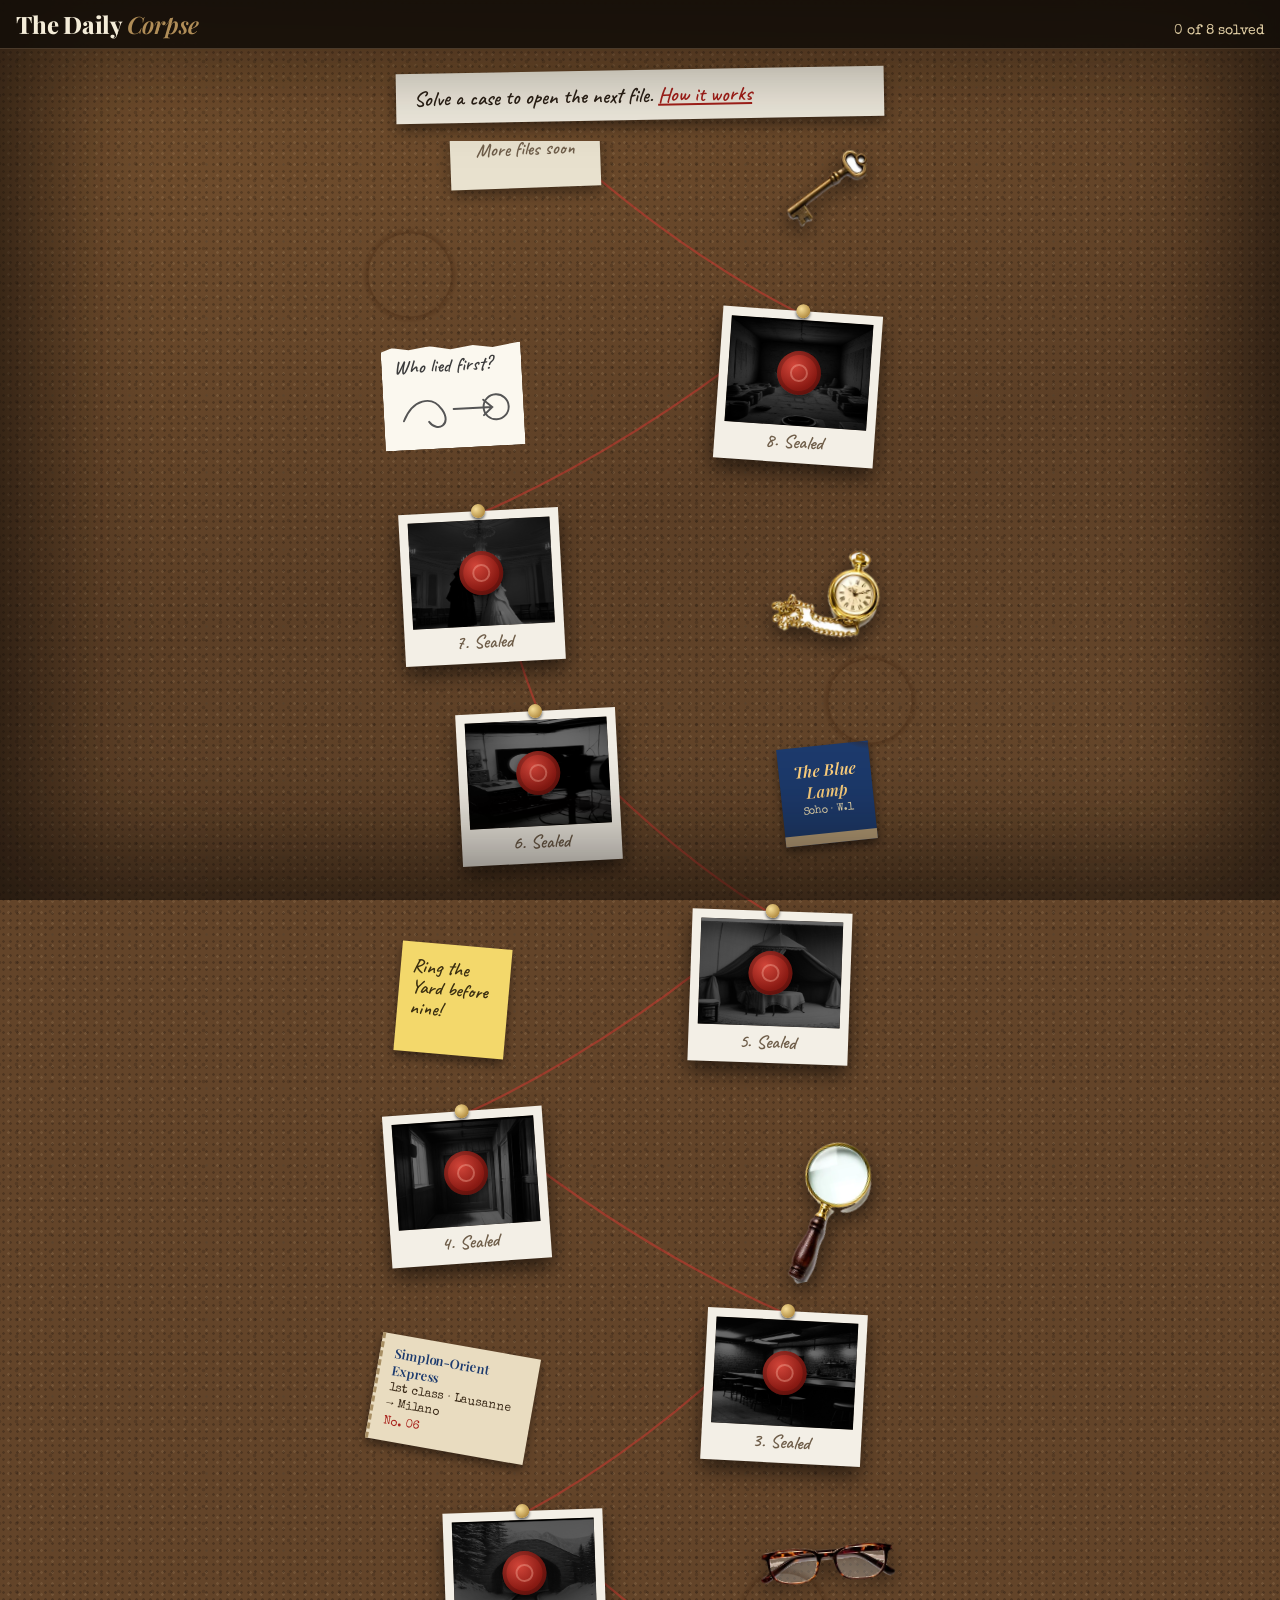
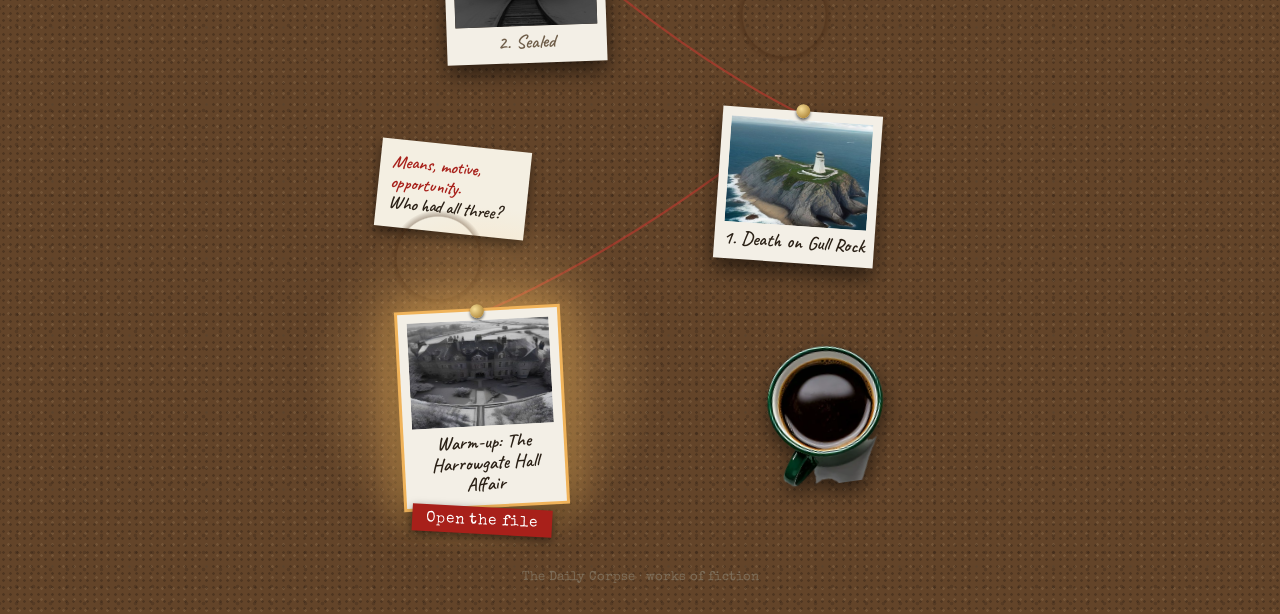
==== commit 6792d89a: "Clutter the case board with desk things, and simplify the landing buttons Between the polaroids the " ====
--- a/board.html
+++ b/board.html
@@ -57,6 +57,26 @@
       ${i === cur ? `<span class="tag" style="left:${x}%;top:${y + 196}px">${caseSave(v.id).answers?.length ? 'Carry on' : 'Open the file'}</span>` : ''}`;
   }).join('');
 
+  // Desk clutter in the gap beside each polaroid, so the board isn't bare between cases. Decoration only, no clues.
+  const P = n => `<img src="img/props/${n}.webp" alt="" loading="lazy">`;
+  const clutter = [
+    ['prop', 118, P('mug')],
+    ['note', 150, '<b>Means, motive, opportunity.</b> Who had all three?'],
+    ['prop', 136, P('glasses')],
+    ['ticket', 160, '<b>Simplon-Orient Express</b><span>1st class · Lausanne → Milano</span><i>No. 06</i>'],
+    ['prop', 104, P('magnifier')],
+    ['sticky', 110, 'Ring the Yard before nine!'],
+    ['match', 92, '<b>The Blue Lamp</b><span>Soho · W.1</span>'],
+    ['prop', 108, P('watch')],
+    ['doodle', 140, 'Who lied first?<svg viewBox="0 0 120 60" aria-hidden="true"><path d="M8 40c10-22 30-26 40-10s-6 24-14 12M60 30h40m-9-8 9 8-9 8"/><circle cx="104" cy="30" r="13"/></svg>'],
+    ['prop', 72, P('key')],
+  ];
+  const deco = nodes.map((_, i) => {
+    const { x, y } = pos(i), [kind, w, html] = clutter[i % clutter.length], left = x < 50 ? 76 : 24, tilt = [-8, 6, -4, 10, -12, 5, -6, 8, -3, 12][i % 10];
+    return `<div class="deco ${kind}" style="left:${left}%;top:${y + 34}px;width:${w}px;--t:${tilt}deg" aria-hidden="true">${html}</div>`;
+  }).join('') + [[18, 0.12], [82, 0.33], [30, 0.55], [70, 0.78], [22, 0.9]].map(([l, f]) => `<div class="ring" style="left:${l}%;top:${f * H}px" aria-hidden="true"></div>`).join('');
+  board.insertAdjacentHTML('afterbegin', deco);
+
   // Red string from pin to pin: solid as far as you've got, faded beyond.
   const W = board.clientWidth, pts = nodes.map((_, i) => { const p = pos(i); return [p.x / 100 * W, p.y + 2]; });
   const seg = (a, b) => `M${a[0]},${a[1]} Q${(a[0] + b[0]) / 2},${(a[1] + b[1]) / 2 + 30} ${b[0]},${b[1]}`;
--- a/style.css
+++ b/style.css
@@ -360,3 +360,25 @@
 .land-files .pol-cap{font-size:16px}
 .land-count{font:15px "Special Elite",monospace;color:#e6d3a8}
 .board-intro a{color:#a8201a}
+
+/* ---------- desk clutter on the case board ---------- */
+.board{max-width:720px}
+.board .string{z-index:1} .lamp{z-index:1} .pol{z-index:2} .tag{z-index:3}
+.deco{position:absolute;z-index:0;transform:translate(-50%,0) rotate(var(--t,0deg));pointer-events:none}
+.deco.prop img{display:block;width:100%;height:auto;filter:drop-shadow(0 8px 10px rgba(0,0,0,.55))}
+.deco.note{background:#f4efe2;color:#2a2016;padding:12px 12px 14px;font:600 18px/1.15 "Caveat",cursive;box-shadow:0 6px 12px rgba(0,0,0,.45);
+  background-image:linear-gradient(#0000 23px,#c9d6e8 24px,#0000 25px);background-size:100% 22px;background-position:0 12px}
+.deco.note b{display:block;color:#a8201a;font-weight:600}
+.deco.sticky{background:#f3d86b;color:#3a2e10;padding:14px 12px;font:600 19px/1.1 "Caveat",cursive;box-shadow:0 6px 10px rgba(0,0,0,.4);aspect-ratio:1}
+.deco.ticket{background:#e9dcc0;color:#3a2a18;padding:10px 12px;font:12px/1.35 "Special Elite",monospace;box-shadow:0 5px 10px rgba(0,0,0,.45);
+  border-left:3px dashed #a88f64;display:grid;gap:2px}
+.deco.ticket b{font:600 13px "Playfair Display",serif;color:#1d3b6e} .deco.ticket i{font-style:normal;color:#a8201a}
+.deco.match{background:#1d3b6e;color:#f3e3b5;padding:14px 10px 18px;text-align:center;font:11px "Special Elite",monospace;box-shadow:0 5px 10px rgba(0,0,0,.5);
+  border-bottom:10px solid #b9a079;display:grid;gap:3px}
+.deco.match b{font:600 italic 16px "Playfair Display",serif;color:#ffd27f}
+.deco.doodle{background:#fbf8ef;color:#3b3b3b;padding:10px 12px;font:600 19px/1.1 "Caveat",cursive;box-shadow:0 5px 10px rgba(0,0,0,.4);
+  clip-path:polygon(0 4%,8% 0,20% 3%,35% 0,50% 4%,66% 1%,80% 4%,100% 0,100% 100%,0 100%)}
+.deco.doodle svg{display:block;width:100%;height:auto;margin-top:4px;fill:none;stroke:#555;stroke-width:2;stroke-linecap:round}
+.ring{position:absolute;z-index:0;width:96px;height:96px;transform:translate(-50%,-50%);border-radius:50%;pointer-events:none;
+  background:radial-gradient(circle,transparent 60%,rgba(60,32,12,.32) 62%,rgba(60,32,12,.14) 67%,transparent 71%)}
+.land-cta [hidden]{display:none}
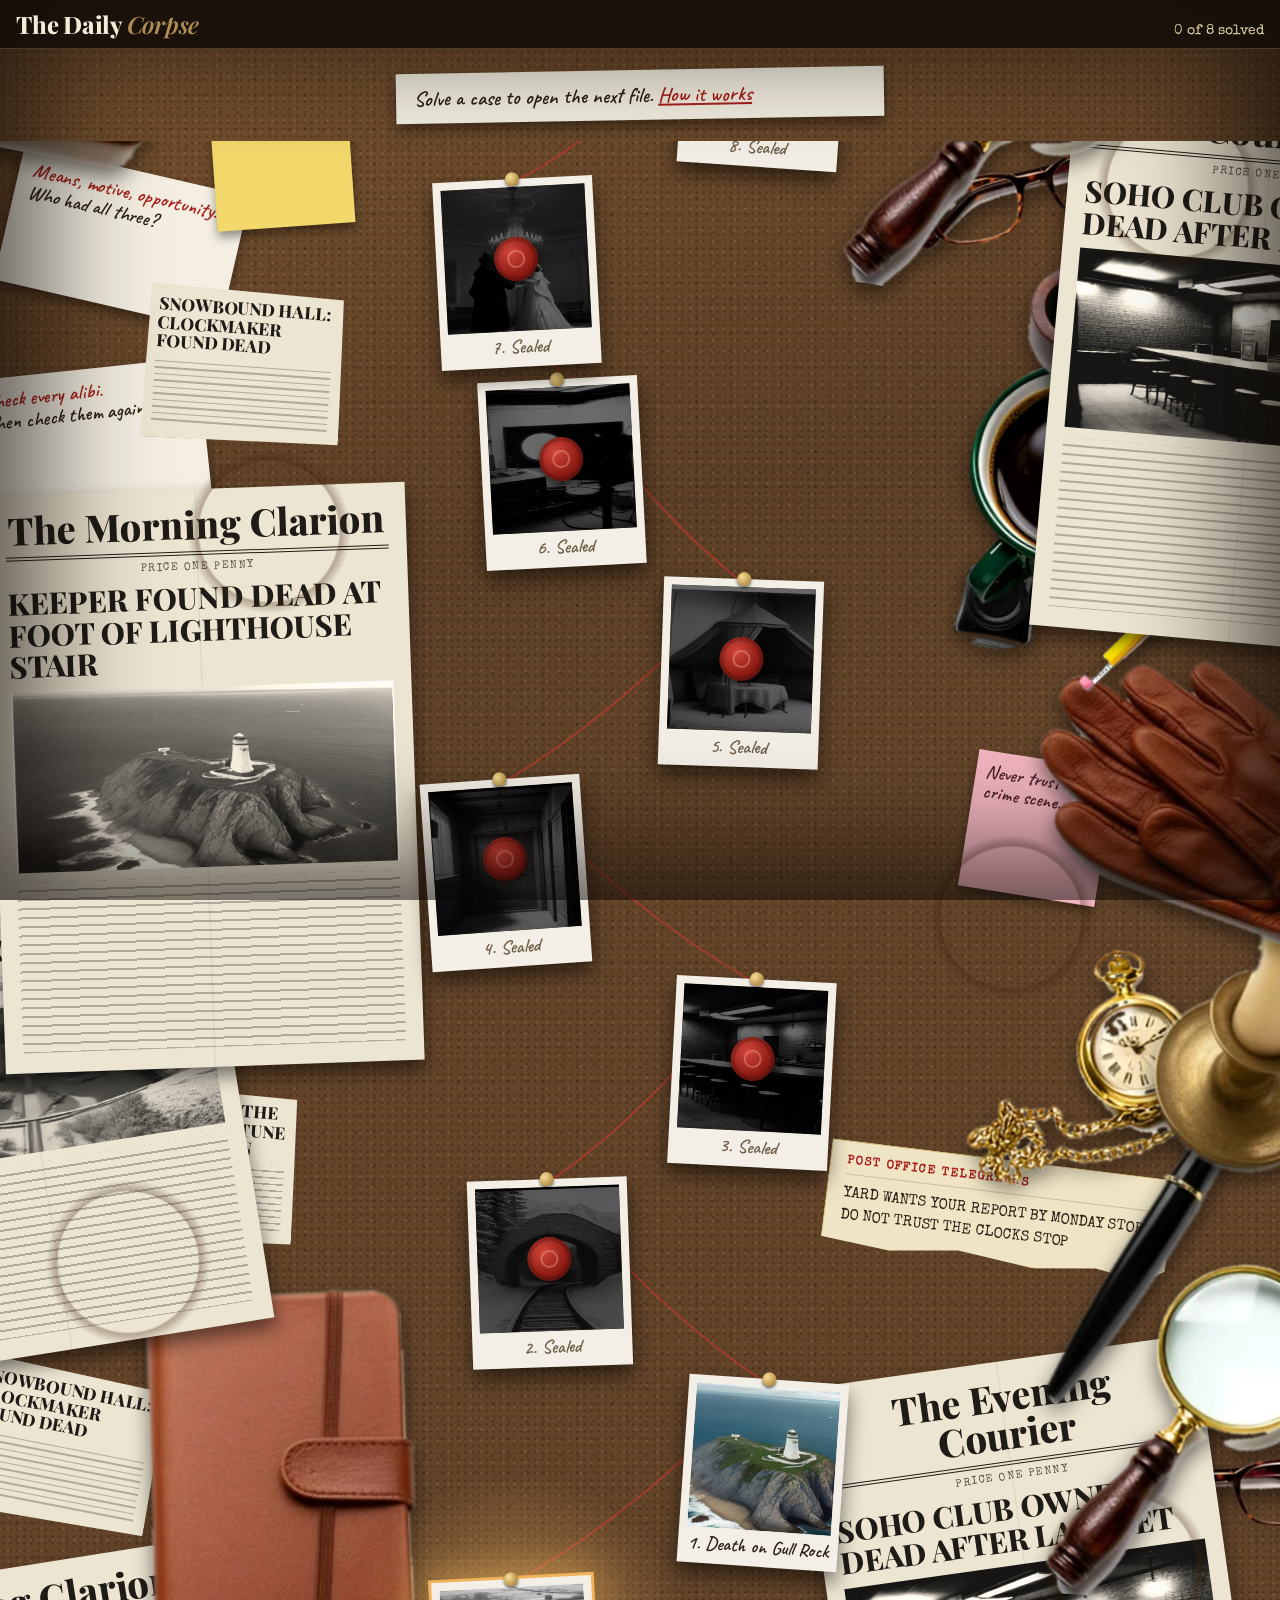
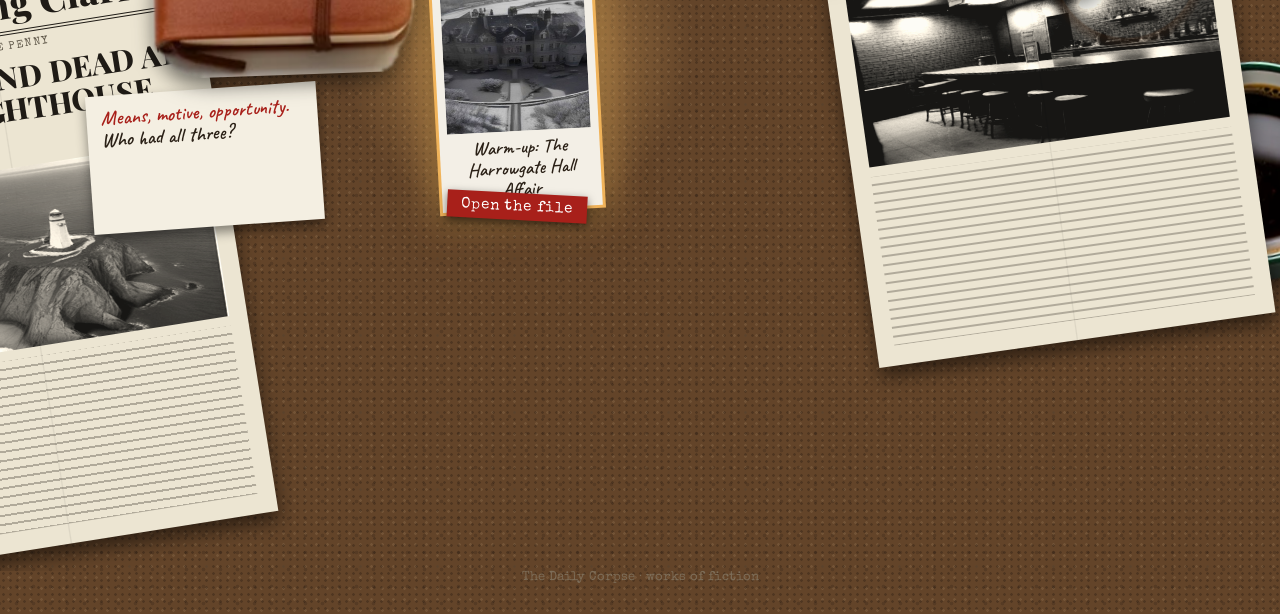
==== commit 214adeb5: "Spread the case board's clutter to the screen edges, at real-life scale The trail of polaroids stays" ====
--- a/board.html
+++ b/board.html
@@ -41,47 +41,74 @@
   const src = v => v.photo || `img/${v.id}/${v.pic || 'plan'}.jpg`, link = v => v.href || `case.html?c=${v.id}${all}`;
   $('#tally').textContent = `${nodes.filter(v => v.done).length} of ${LEVELS.length} solved`;
   board.style.height = H + 'px';
-  const pos = i => ({ x: [28, 72, 34, 70, 26, 68, 36][i % 7], y: H - 150 - i * ROW, r: [-3, 4, -2, 3, -4, 2, -3][i % 7] });   // x in %, y in px
+  const pos = i => ({ x: [28, 72, 34, 70, 26, 68, 36][i % 7], y: H - 150 - i * ROW, r: [-3, 4, -2, 3, -4, 2, -3][i % 7] });   // x in % of the column, y in px
 
-  board.innerHTML = nodes.map((v, i) => {
+  const trail = nodes.map((v, i) => {
     const { x, y, r } = pos(i);
     if (v.soon) return `<div class="pol soon" style="left:${x}%;top:${y}px;--r:${r}deg"><span class="pol-cap">More files soon</span></div>`;
     const cls = v.done ? 'done' : v.open ? 'open' : 'locked';
     return `${i === cur ? `<div class="lamp" style="left:${x}%;top:${y + 70}px"></div>` : ''}
       <button class="pol ${cls} ${i === cur ? 'cur' : ''}" type="button" style="left:${x}%;top:${y}px;--r:${r}deg" data-i="${i}"
         aria-label="${v.warm ? 'Warm-up' : 'Case ' + v.n}: ${v.open ? v.title : 'sealed'}${v.done ? ', solved' : ''}">
-        <span class="pol-pic"><img src="${src(v)}" alt="" width="140" height="104" loading="lazy">${v.done ? '<b class="stamp">Solved</b>' : ''}${v.open ? '' : '<span class="seal" aria-hidden="true"></span>'}</span>
+        <span class="pol-pic"><img src="${src(v)}" alt="" width="144" height="144" loading="lazy">${v.done ? '<b class="stamp">Solved</b>' : ''}${v.open ? '' : '<span class="seal" aria-hidden="true"></span>'}</span>
         <span class="pol-cap">${v.warm ? 'Warm-up:' : v.n + '.'} ${v.open ? v.title : 'Sealed'}</span>
         ${v.done ? stars(caseStars(v.id)) : ''}
       </button>
-      ${i === cur ? `<span class="tag" style="left:${x}%;top:${y + 196}px">${caseSave(v.id).answers?.length ? 'Carry on' : 'Open the file'}</span>` : ''}`;
+      ${i === cur ? `<span class="tag" style="left:${x}%;top:${y + 214}px">${caseSave(v.id).answers?.length ? 'Carry on' : 'Open the file'}</span>` : ''}`;
   }).join('');
+  // Red string from pin to pin, drawn in column percent so it stays on the pins at any width: solid as far as you've got, faded beyond.
+  const pts = nodes.map((_, i) => { const p = pos(i); return [p.x, p.y + 2]; });
+  const seg = (a, b) => `M${a[0]},${a[1]} Q${(a[0] + b[0]) / 2},${(a[1] + b[1]) / 2 + 30} ${b[0]},${b[1]}`;
+  const string = `<svg class="string" viewBox="0 0 100 ${H}" preserveAspectRatio="none" aria-hidden="true">${pts.slice(1).map((p, i) =>
+    `<path d="${seg(pts[i], p)}" class="${nodes[i].done ? 'walked' : ''}" vector-effect="non-scaling-stroke"/>`).join('')}</svg>`;
 
-  // Desk clutter in the gap beside each polaroid, so the board isn't bare between cases. Decoration only, no clues.
+  // Desk clutter across the whole width, coming in from both edges of the screen like the sides of a film's end credits.
+  // Everything is at real-life size against the polaroids (88 mm wide): the second number is the width in millimetres.
+  // Decoration only, never a clue. "mid" pieces sit further in and only show on wide screens.
   const P = n => `<img src="img/props/${n}.webp" alt="" loading="lazy">`;
-  const clutter = [
-    ['prop', 118, P('mug')],
-    ['note', 150, '<b>Means, motive, opportunity.</b> Who had all three?'],
-    ['prop', 136, P('glasses')],
-    ['ticket', 160, '<b>Simplon-Orient Express</b><span>1st class · Lausanne → Milano</span><i>No. 06</i>'],
-    ['prop', 104, P('magnifier')],
-    ['sticky', 110, 'Ring the Yard before nine!'],
-    ['match', 92, '<b>The Blue Lamp</b><span>Soho · W.1</span>'],
-    ['prop', 108, P('watch')],
-    ['doodle', 140, 'Who lied first?<svg viewBox="0 0 120 60" aria-hidden="true"><path d="M8 40c10-22 30-26 40-10s-6 24-14 12M60 30h40m-9-8 9 8-9 8"/><circle cx="104" cy="30" r="13"/></svg>'],
-    ['prop', 72, P('key')],
+  const paper = (masthead, head, pic) => `<b class="mast">${masthead}</b><span class="date">Price one penny</span><strong>${head}</strong>${pic ? `<img src="${pic}" alt="" loading="lazy">` : ''}<span class="cols"></span>`;
+  const K = [
+    ['news', 230, paper('The Morning Clarion', 'Keeper found dead at foot of lighthouse stair', 'img/aerial-gullrock.jpg')],
+    ['prop', 120, P('mug')],
+    ['note', 127, '<b>Means, motive, opportunity.</b> Who had all three?'],
+    ['prop', 140, P('pipe')],
+    ['cutting', 110, '<strong>Snowbound hall: clockmaker found dead</strong><span class="cols"></span>'],
+    ['prop', 140, P('glasses')],
+    ['ticket', 57, '<b>Simplon-Orient</b><span>1st class</span><span>Lausanne → Milano</span><i>No. 06</i>'],
+    ['news', 220, paper('The Evening Courier', 'Soho club owner dead after last set', 'img/d-bluenote/bar.jpg')],
+    ['sticky', 76, 'Ring the Yard before nine!'],
+    ['prop', 150, P('magnifier')],
+    ['prop', 150, P('notebook')],
+    ['telegram', 190, '<b>Post Office Telegraphs</b>YARD WANTS YOUR REPORT BY MONDAY STOP DO NOT TRUST THE CLOCKS STOP'],
+    ['match', 40, '<b>The Blue Lamp</b><span>Soho</span>'],
+    ['prop', 140, P('pen')],
+    ['cutting', 100, '<strong>Mystery at the circus: fortune teller slain</strong><span class="cols"></span>'],
+    ['prop', 137, P('watch')],
+    ['news', 225, paper('The Yorkshire Herald', 'Death in the snow at Harrowgate', 'img/aerial-harrowgate.jpg')],
+    ['prop', 110, P('candle')],
+    ['doodle', 100, 'Who lied first?<svg viewBox="0 0 120 60" aria-hidden="true"><path d="M8 40c10-22 30-26 40-10s-6 24-14 12M60 30h40m-9-8 9 8-9 8"/><circle cx="104" cy="30" r="13"/></svg>'],
+    ['sticky pink', 76, 'Never trust a tidy crime scene.'],
+    ['prop', 54, P('key')],
+    ['prop', 200, P('gloves')],
+    ['cutting', 110, '<strong>Tomb breach: famous Egyptologist dead</strong><span class="cols"></span>'],
+    ['prop', 55, P('ink')],
+    ['note', 127, '<b>Check every alibi.</b> Then check them again. R.A.'],
+    ['prop', 115, P('pencil')],
   ];
-  const deco = nodes.map((_, i) => {
-    const { x, y } = pos(i), [kind, w, html] = clutter[i % clutter.length], left = x < 50 ? 76 : 24, tilt = [-8, 6, -4, 10, -12, 5, -6, 8, -3, 12][i % 10];
-    return `<div class="deco ${kind}" style="left:${left}%;top:${y + 34}px;width:${w}px;--t:${tilt}deg" aria-hidden="true">${html}</div>`;
-  }).join('') + [[18, 0.12], [82, 0.33], [30, 0.55], [70, 0.78], [22, 0.9]].map(([l, f]) => `<div class="ring" style="left:${l}%;top:${f * H}px" aria-hidden="true"></div>`).join('');
-  board.insertAdjacentHTML('afterbegin', deco);
+  let k = 0; const next = () => K[k++ % K.length];
+  const piece = (side, mid, i, dy) => {
+    const [kind, mm, html] = next(), c = mid ? 16 + (i % 3) * 3 : 2 + (i % 4) * 2.5, left = side < 0 ? c : 100 - c;
+    const tilt = [-9, 7, -4, 11, -13, 5, -6, 9, -2, 13, -8, 4][(i * 3 + (side < 0 ? 0 : 5) + (mid ? 2 : 0)) % 12];
+    return `<div class="deco ${kind}${mid ? ' mid' : ''}" style="left:${left}%;top:${dy}px;--w:${mm};--t:${tilt}deg;--s:${side}" aria-hidden="true">${html}</div>`;
+  };
+  let clutter = '';
+  for (let i = 0; i < nodes.length; i++) {
+    const y = pos(i).y;
+    clutter += piece(-1, false, i, y - 10) + piece(1, false, i, y + 80) + piece(-1, true, i, y + 110) + piece(1, true, i, y - 20);
+  }
+  clutter += [[8, .1], [92, .24], [21, .41], [79, .6], [10, .77], [88, .92]].map(([l, f]) => `<div class="ring" style="left:${l}%;top:${f * H}px" aria-hidden="true"></div>`).join('');
 
-  // Red string from pin to pin: solid as far as you've got, faded beyond.
-  const W = board.clientWidth, pts = nodes.map((_, i) => { const p = pos(i); return [p.x / 100 * W, p.y + 2]; });
-  const seg = (a, b) => `M${a[0]},${a[1]} Q${(a[0] + b[0]) / 2},${(a[1] + b[1]) / 2 + 30} ${b[0]},${b[1]}`;
-  board.insertAdjacentHTML('afterbegin', `<svg class="string" width="${W}" height="${H}" aria-hidden="true">${pts.slice(1).map((p, i) =>
-    `<path d="${seg(pts[i], p)}" class="${nodes[i].done ? 'walked' : ''}"/>`).join('')}</svg>`);
+  board.innerHTML = `<div class="clutter">${clutter}</div><div class="col">${string}${trail}</div>`;
 
   board.onclick = e => {
     const b = e.target.closest('.pol[data-i]'); if (!b) return;
--- a/style.css
+++ b/style.css
@@ -300,7 +300,6 @@
 .board-intro{max-width:520px;margin:18px auto 0;padding:0 16px}
 .board-intro p{background:#f4efe2;color:#2a2016;font:600 21px/1.25 "Caveat",cursive;padding:12px 18px;transform:rotate(-1deg);box-shadow:0 6px 14px rgba(0,0,0,.45)}
 .board{position:relative;max-width:520px;margin:0 auto;overflow:hidden;background:none;box-shadow:none;border-radius:0;padding:0;min-height:0}
-.board .string{position:absolute;inset:0;pointer-events:none}
 .board .string path{fill:none;stroke:#c4392f;stroke-width:2.2;opacity:.6}
 .board .string path.walked{opacity:1;stroke-width:3}
 .lamp{position:absolute;width:380px;height:380px;transform:translate(-50%,-50%);border-radius:50%;background:radial-gradient(circle,rgba(255,196,110,.5),rgba(255,196,110,0) 65%);pointer-events:none}
@@ -361,24 +360,46 @@
 .land-count{font:15px "Special Elite",monospace;color:#e6d3a8}
 .board-intro a{color:#a8201a}
 
-/* ---------- desk clutter on the case board ---------- */
-.board{max-width:720px}
-.board .string{z-index:1} .lamp{z-index:1} .pol{z-index:2} .tag{z-index:3}
-.deco{position:absolute;z-index:0;transform:translate(-50%,0) rotate(var(--t,0deg));pointer-events:none}
+/* ---------- desk clutter on the case board: full width, real-life scale, pieces cut off by the screen edges ---------- */
+/* --mm is pixels per millimetre. A real Polaroid is 88 mm wide with a 79 mm square picture; everything else is sized against it. */
+.board{--mm:1.82px;max-width:none;overflow:hidden}
+.board .col{position:absolute;top:0;bottom:0;left:50%;width:min(100%,560px);transform:translateX(-50%);z-index:1}
+.board .string{position:absolute;inset:0;width:100%;height:100%;z-index:0}
+.board .clutter{position:absolute;inset:0;z-index:0;pointer-events:none}
+.board .pol{width:calc(88 * var(--mm));padding:calc(4.5 * var(--mm)) calc(4.5 * var(--mm)) calc(5 * var(--mm))}
+.board .pol-pic{width:calc(79 * var(--mm));height:calc(79 * var(--mm))}
+.lamp{z-index:0} .pol{z-index:2} .tag{z-index:3}
+.deco{position:absolute;width:calc(var(--w) * var(--mm));transform:translate(-50%,0) rotate(var(--t,0deg));pointer-events:none}
+.deco.mid{display:none}
+@media (min-width:900px){.deco.mid{display:block}}
+/* on phones the edge pieces slide further off-screen so they only peek in; the polaroids stay life-size */
+@media (max-width:600px){.deco{transform:translate(calc(-50% + var(--s) * 34%),0) rotate(var(--t,0deg))}}
+.tag{white-space:nowrap}
 .deco.prop img{display:block;width:100%;height:auto;filter:drop-shadow(0 8px 10px rgba(0,0,0,.55))}
-.deco.note{background:#f4efe2;color:#2a2016;padding:12px 12px 14px;font:600 18px/1.15 "Caveat",cursive;box-shadow:0 6px 12px rgba(0,0,0,.45);
+.deco.note{background:#f4efe2;color:#2a2016;padding:12px 14px 16px;font:600 20px/1.1 "Caveat",cursive;box-shadow:0 6px 12px rgba(0,0,0,.45);aspect-ratio:127/76;
   background-image:linear-gradient(#0000 23px,#c9d6e8 24px,#0000 25px);background-size:100% 22px;background-position:0 12px}
 .deco.note b{display:block;color:#a8201a;font-weight:600}
-.deco.sticky{background:#f3d86b;color:#3a2e10;padding:14px 12px;font:600 19px/1.1 "Caveat",cursive;box-shadow:0 6px 10px rgba(0,0,0,.4);aspect-ratio:1}
-.deco.ticket{background:#e9dcc0;color:#3a2a18;padding:10px 12px;font:12px/1.35 "Special Elite",monospace;box-shadow:0 5px 10px rgba(0,0,0,.45);
-  border-left:3px dashed #a88f64;display:grid;gap:2px}
-.deco.ticket b{font:600 13px "Playfair Display",serif;color:#1d3b6e} .deco.ticket i{font-style:normal;color:#a8201a}
-.deco.match{background:#1d3b6e;color:#f3e3b5;padding:14px 10px 18px;text-align:center;font:11px "Special Elite",monospace;box-shadow:0 5px 10px rgba(0,0,0,.5);
-  border-bottom:10px solid #b9a079;display:grid;gap:3px}
-.deco.match b{font:600 italic 16px "Playfair Display",serif;color:#ffd27f}
-.deco.doodle{background:#fbf8ef;color:#3b3b3b;padding:10px 12px;font:600 19px/1.1 "Caveat",cursive;box-shadow:0 5px 10px rgba(0,0,0,.4);
-  clip-path:polygon(0 4%,8% 0,20% 3%,35% 0,50% 4%,66% 1%,80% 4%,100% 0,100% 100%,0 100%)}
+.deco.sticky{background:#f3d86b;color:#3a2e10;padding:12px 10px;font:600 19px/1.05 "Caveat",cursive;box-shadow:0 6px 10px rgba(0,0,0,.4);aspect-ratio:1}
+.deco.sticky.pink{background:#f2b5c0;color:#4a1f28}
+.deco.ticket{background:#e9dcc0;color:#3a2a18;padding:6px 6px 7px;font:9px/1.3 "Special Elite",monospace;box-shadow:0 4px 8px rgba(0,0,0,.45);border-left:2px dashed #a88f64;display:grid;gap:1px}
+.deco.ticket b{font:600 10px "Playfair Display",serif;color:#1d3b6e} .deco.ticket i{font-style:normal;color:#a8201a}
+.deco.match{background:#1d3b6e;color:#f3e3b5;padding:8px 4px 10px;text-align:center;font:8px "Special Elite",monospace;box-shadow:0 4px 8px rgba(0,0,0,.5);border-bottom:8px solid #b9a079;display:grid;gap:2px}
+.deco.match b{font:600 italic 11px/1.05 "Playfair Display",serif;color:#ffd27f}
+.deco.doodle{background:#fbf8ef;color:#3b3b3b;padding:10px 12px;font:600 19px/1.1 "Caveat",cursive;box-shadow:0 5px 10px rgba(0,0,0,.4);clip-path:polygon(0 4%,8% 0,20% 3%,35% 0,50% 4%,66% 1%,80% 4%,100% 0,100% 100%,0 100%)}
 .deco.doodle svg{display:block;width:100%;height:auto;margin-top:4px;fill:none;stroke:#555;stroke-width:2;stroke-linecap:round}
-.ring{position:absolute;z-index:0;width:96px;height:96px;transform:translate(-50%,-50%);border-radius:50%;pointer-events:none;
+.deco.telegram{background:#efe4c4;color:#2a2016;padding:14px 16px 18px;font:15px/1.45 "Special Elite",monospace;box-shadow:0 6px 12px rgba(0,0,0,.45)}
+.deco.telegram b{display:block;font:600 12px "Special Elite",monospace;letter-spacing:.12em;text-transform:uppercase;color:#a8201a;border-bottom:1px solid #cdbd9b;padding-bottom:6px;margin-bottom:8px}
+/* newspapers: a folded front page (big, so it runs off the screen edge) and smaller press cuttings */
+.deco.news,.deco.cutting{background:#ece5d2;color:#1f1b16;box-shadow:0 10px 18px rgba(0,0,0,.5);display:grid}
+.deco.news{padding:16px 18px 20px;gap:10px;background-image:linear-gradient(90deg,#0000 49.7%,rgba(0,0,0,.07) 50%,#0000 50.3%)}
+.deco .mast{font:800 38px/1 "Playfair Display",serif;text-align:center;border-bottom:4px double #1f1b16;padding-bottom:8px}
+.deco .date{font:11px "Special Elite",monospace;text-align:center;color:#5c5446;text-transform:uppercase;letter-spacing:.14em;margin-top:-4px}
+.deco.news strong{font:800 30px/1.05 "Playfair Display",serif;text-transform:uppercase}
+.deco.news img{display:block;width:100%;height:180px;object-fit:cover;filter:grayscale(1) contrast(1.15) sepia(.25);opacity:.9}
+.deco .cols{display:block;height:170px;background:repeating-linear-gradient(#0000 0 7px,rgba(40,34,26,.3) 7px 9px),linear-gradient(90deg,#0000 32%,#ece5d2 32% 34.5%,#0000 34.5% 65.5%,#ece5d2 65.5% 68%,#0000 68%)}
+.deco.cutting{padding:10px 12px 12px;gap:6px;clip-path:polygon(2% 0,98% 3%,100% 97%,1% 100%)}
+.deco.cutting strong{font:800 17px/1.1 "Playfair Display",serif;text-transform:uppercase}
+.deco.cutting .cols{height:70px;background:repeating-linear-gradient(#0000 0 5px,rgba(40,34,26,.3) 5px 6.5px),linear-gradient(90deg,#0000 48%,#ece5d2 48% 52%,#0000 52%)}
+.ring{position:absolute;width:calc(90 * var(--mm));height:calc(90 * var(--mm));transform:translate(-50%,-50%);border-radius:50%;pointer-events:none;
   background:radial-gradient(circle,transparent 60%,rgba(60,32,12,.32) 62%,rgba(60,32,12,.14) 67%,transparent 71%)}
 .land-cta [hidden]{display:none}
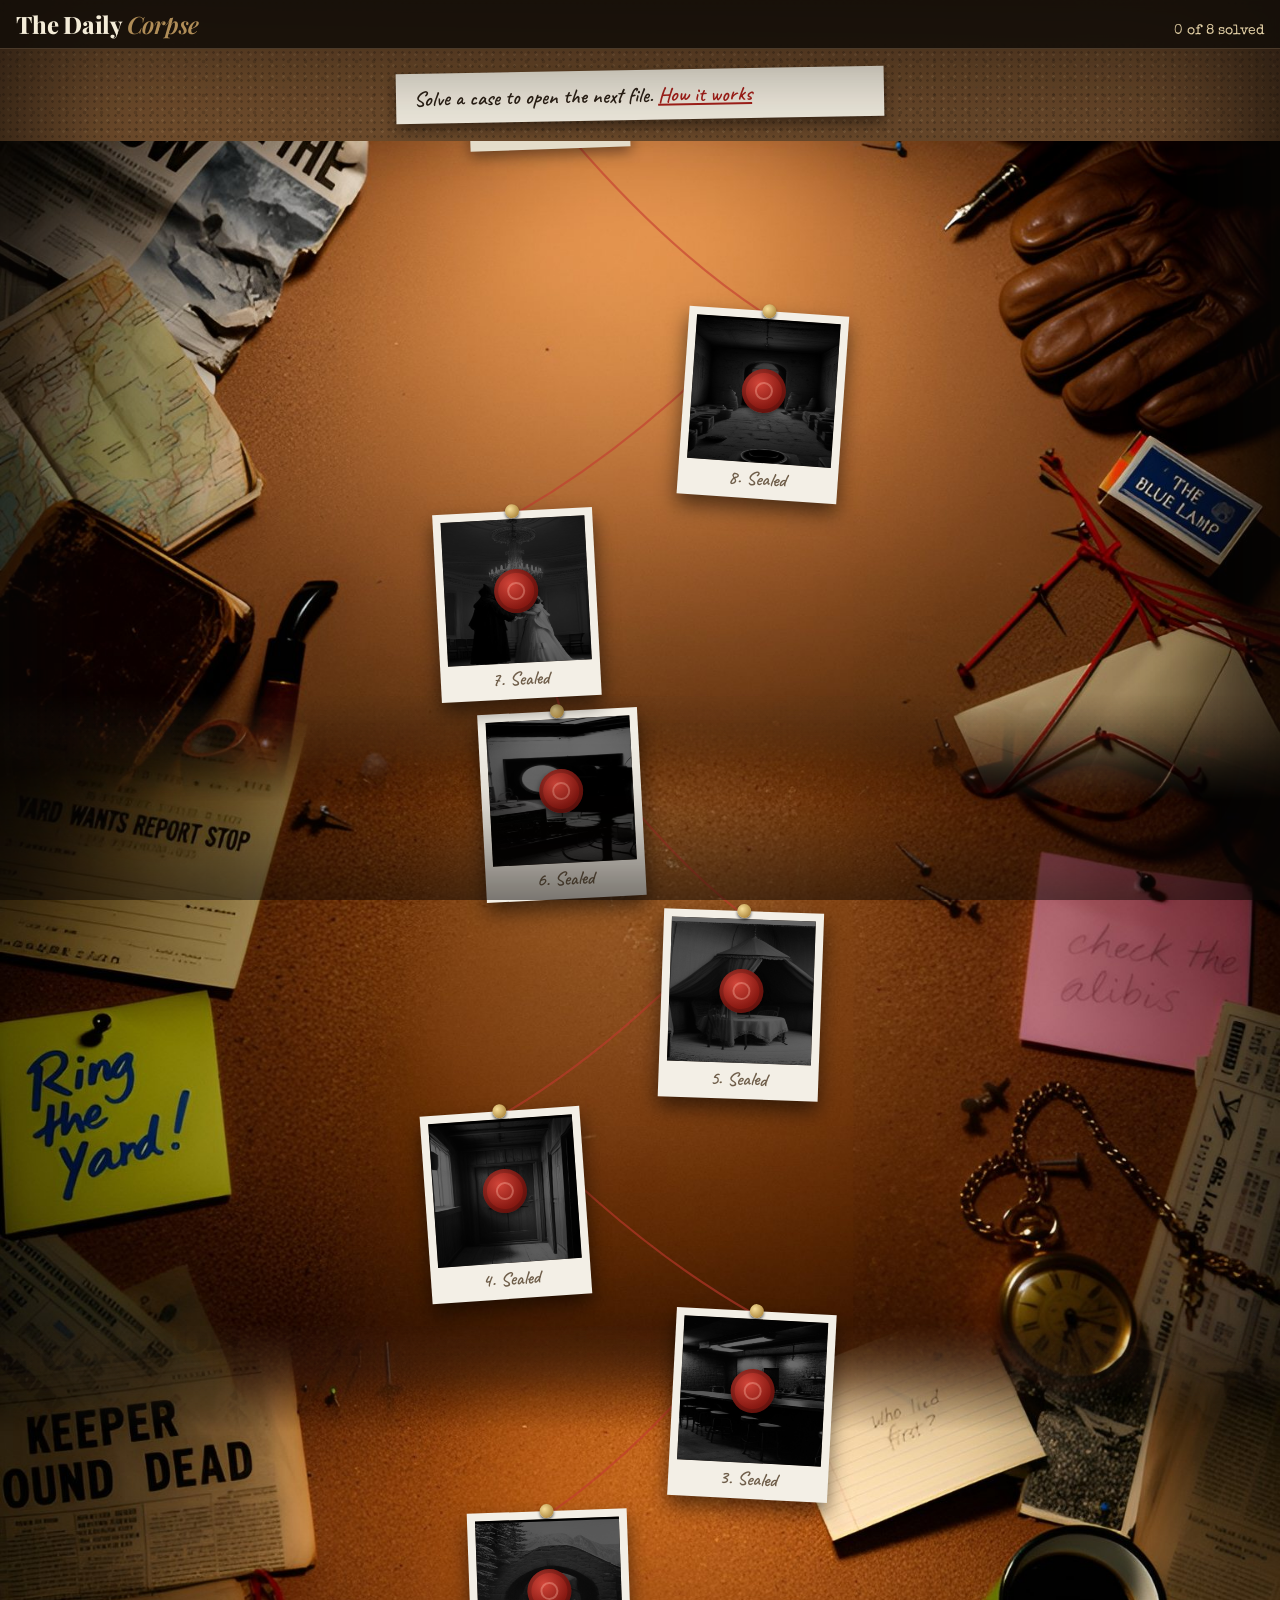
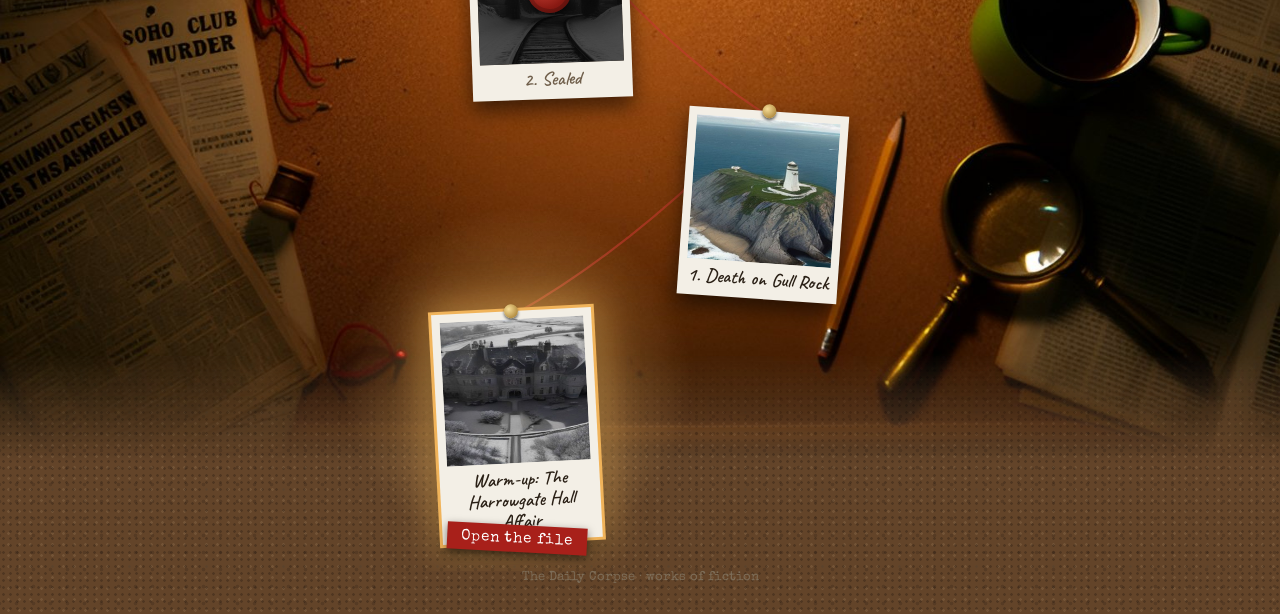
==== commit b7b98e10: "Replace the cut-out clutter with three real photographs of the board The pasted-on objects never mat" ====
--- a/board.html
+++ b/board.html
@@ -62,53 +62,21 @@
   const string = `<svg class="string" viewBox="0 0 100 ${H}" preserveAspectRatio="none" aria-hidden="true">${pts.slice(1).map((p, i) =>
     `<path d="${seg(pts[i], p)}" class="${nodes[i].done ? 'walked' : ''}" vector-effect="non-scaling-stroke"/>`).join('')}</svg>`;
 
-  // Desk clutter across the whole width, coming in from both edges of the screen like the sides of a film's end credits.
-  // Everything is at real-life size against the polaroids (88 mm wide): the second number is the width in millimetres.
-  // Decoration only, never a clue. "mid" pieces sit further in and only show on wide screens.
-  const P = n => `<img src="img/props/${n}.webp" alt="" loading="lazy">`;
-  const paper = (masthead, head, pic) => `<b class="mast">${masthead}</b><span class="date">Price one penny</span><strong>${head}</strong>${pic ? `<img src="${pic}" alt="" loading="lazy">` : ''}<span class="cols"></span>`;
-  const K = [
-    ['news', 230, paper('The Morning Clarion', 'Keeper found dead at foot of lighthouse stair', 'img/aerial-gullrock.jpg')],
-    ['prop', 120, P('mug')],
-    ['note', 127, '<b>Means, motive, opportunity.</b> Who had all three?'],
-    ['prop', 140, P('pipe')],
-    ['cutting', 110, '<strong>Snowbound hall: clockmaker found dead</strong><span class="cols"></span>'],
-    ['prop', 140, P('glasses')],
-    ['ticket', 57, '<b>Simplon-Orient</b><span>1st class</span><span>Lausanne → Milano</span><i>No. 06</i>'],
-    ['news', 220, paper('The Evening Courier', 'Soho club owner dead after last set', 'img/d-bluenote/bar.jpg')],
-    ['sticky', 76, 'Ring the Yard before nine!'],
-    ['prop', 150, P('magnifier')],
-    ['prop', 150, P('notebook')],
-    ['telegram', 190, '<b>Post Office Telegraphs</b>YARD WANTS YOUR REPORT BY MONDAY STOP DO NOT TRUST THE CLOCKS STOP'],
-    ['match', 40, '<b>The Blue Lamp</b><span>Soho</span>'],
-    ['prop', 140, P('pen')],
-    ['cutting', 100, '<strong>Mystery at the circus: fortune teller slain</strong><span class="cols"></span>'],
-    ['prop', 137, P('watch')],
-    ['news', 225, paper('The Yorkshire Herald', 'Death in the snow at Harrowgate', 'img/aerial-harrowgate.jpg')],
-    ['prop', 110, P('candle')],
-    ['doodle', 100, 'Who lied first?<svg viewBox="0 0 120 60" aria-hidden="true"><path d="M8 40c10-22 30-26 40-10s-6 24-14 12M60 30h40m-9-8 9 8-9 8"/><circle cx="104" cy="30" r="13"/></svg>'],
-    ['sticky pink', 76, 'Never trust a tidy crime scene.'],
-    ['prop', 54, P('key')],
-    ['prop', 200, P('gloves')],
-    ['cutting', 110, '<strong>Tomb breach: famous Egyptologist dead</strong><span class="cols"></span>'],
-    ['prop', 55, P('ink')],
-    ['note', 127, '<b>Check every alibi.</b> Then check them again. R.A.'],
-    ['prop', 115, P('pencil')],
-  ];
-  let k = 0; const next = () => K[k++ % K.length];
-  const piece = (side, mid, i, dy) => {
-    const [kind, mm, html] = next(), c = mid ? 16 + (i % 3) * 3 : 2 + (i % 4) * 2.5, left = side < 0 ? c : 100 - c;
-    const tilt = [-9, 7, -4, 11, -13, 5, -6, 9, -2, 13, -8, 4][(i * 3 + (side < 0 ? 0 : 5) + (mid ? 2 : 0)) % 12];
-    return `<div class="deco ${kind}${mid ? ' mid' : ''}" style="left:${left}%;top:${dy}px;--w:${mm};--t:${tilt}deg;--s:${side}" aria-hidden="true">${html}</div>`;
+  // Behind the trail: three photographs of the cork with desk clutter down both sides, stacked up the board and blended into
+  // each other. Each photo is used exactly once. On phones only each photo's two edges show, at the sides of the screen.
+  const SIDES = ['img/board/side1.jpg', 'img/board/side2.jpg', 'img/board/side3.jpg'], OVER = 140;
+  const backdrop = () => {
+    const W = board.clientWidth, th = Math.round((H + OVER * (SIDES.length - 1)) / SIDES.length), iw = th * 1.5;
+    return SIDES.map((u, k) => {
+      const top = H - th - k * (th - OVER);   // side1 at the bottom, by the warm-up
+      if (W >= 760) return `<div class="side" style="top:${top}px;height:${th}px;background-image:url(${u})"></div>`;
+      const sw = Math.round(W * .3);           // phones: the inner part of each photo's left and right bands, at the screen edges
+      return `<div class="side l" style="top:${top}px;height:${th}px;width:${sw}px;background-image:url(${u});background-size:${iw}px ${th}px;background-position:${sw - iw * .3}px 0"></div>
+        <div class="side r" style="top:${top}px;height:${th}px;width:${sw}px;background-image:url(${u});background-size:${iw}px ${th}px;background-position:${-iw * .7}px 0"></div>`;
+    }).join('');
   };
-  let clutter = '';
-  for (let i = 0; i < nodes.length; i++) {
-    const y = pos(i).y;
-    clutter += piece(-1, false, i, y - 10) + piece(1, false, i, y + 80) + piece(-1, true, i, y + 110) + piece(1, true, i, y - 20);
-  }
-  clutter += [[8, .1], [92, .24], [21, .41], [79, .6], [10, .77], [88, .92]].map(([l, f]) => `<div class="ring" style="left:${l}%;top:${f * H}px" aria-hidden="true"></div>`).join('');
-
-  board.innerHTML = `<div class="clutter">${clutter}</div><div class="col">${string}${trail}</div>`;
+  board.innerHTML = `<div class="backdrop">${backdrop()}</div><div class="col">${string}${trail}</div>`;
+  addEventListener('resize', () => { board.querySelector('.backdrop').innerHTML = backdrop(); });
 
   board.onclick = e => {
     const b = e.target.closest('.pol[data-i]'); if (!b) return;
--- a/style.css
+++ b/style.css
@@ -360,46 +360,20 @@
 .land-count{font:15px "Special Elite",monospace;color:#e6d3a8}
 .board-intro a{color:#a8201a}
 
-/* ---------- desk clutter on the case board: full width, real-life scale, pieces cut off by the screen edges ---------- */
-/* --mm is pixels per millimetre. A real Polaroid is 88 mm wide with a 79 mm square picture; everything else is sized against it. */
+/* ---------- case board backdrop: three cork photos with clutter down both sides, each used once ---------- */
+/* --mm is pixels per millimetre: the polaroids are real Polaroid size, 88 mm wide with a square 79 mm picture. */
 .board{--mm:1.82px;max-width:none;overflow:hidden}
 .board .col{position:absolute;top:0;bottom:0;left:50%;width:min(100%,560px);transform:translateX(-50%);z-index:1}
 .board .string{position:absolute;inset:0;width:100%;height:100%;z-index:0}
-.board .clutter{position:absolute;inset:0;z-index:0;pointer-events:none}
+.board .backdrop{position:absolute;inset:0;z-index:0;pointer-events:none}
+.board .side{position:absolute;left:0;right:0;background:center/cover no-repeat;
+  -webkit-mask-image:linear-gradient(transparent,#000 14%,#000 86%,transparent);mask-image:linear-gradient(transparent,#000 14%,#000 86%,transparent)}
+.board .side.l{right:auto;-webkit-mask-image:linear-gradient(transparent,#000 14%,#000 86%,transparent),linear-gradient(90deg,#000 70%,transparent);
+  mask-image:linear-gradient(transparent,#000 14%,#000 86%,transparent),linear-gradient(90deg,#000 70%,transparent);-webkit-mask-composite:source-in;mask-composite:intersect}
+.board .side.r{left:auto;right:0;-webkit-mask-image:linear-gradient(transparent,#000 14%,#000 86%,transparent),linear-gradient(270deg,#000 70%,transparent);
+  mask-image:linear-gradient(transparent,#000 14%,#000 86%,transparent),linear-gradient(270deg,#000 70%,transparent);-webkit-mask-composite:source-in;mask-composite:intersect}
 .board .pol{width:calc(88 * var(--mm));padding:calc(4.5 * var(--mm)) calc(4.5 * var(--mm)) calc(5 * var(--mm))}
 .board .pol-pic{width:calc(79 * var(--mm));height:calc(79 * var(--mm))}
 .lamp{z-index:0} .pol{z-index:2} .tag{z-index:3}
-.deco{position:absolute;width:calc(var(--w) * var(--mm));transform:translate(-50%,0) rotate(var(--t,0deg));pointer-events:none}
-.deco.mid{display:none}
-@media (min-width:900px){.deco.mid{display:block}}
-/* on phones the edge pieces slide further off-screen so they only peek in; the polaroids stay life-size */
-@media (max-width:600px){.deco{transform:translate(calc(-50% + var(--s) * 34%),0) rotate(var(--t,0deg))}}
 .tag{white-space:nowrap}
-.deco.prop img{display:block;width:100%;height:auto;filter:drop-shadow(0 8px 10px rgba(0,0,0,.55))}
-.deco.note{background:#f4efe2;color:#2a2016;padding:12px 14px 16px;font:600 20px/1.1 "Caveat",cursive;box-shadow:0 6px 12px rgba(0,0,0,.45);aspect-ratio:127/76;
-  background-image:linear-gradient(#0000 23px,#c9d6e8 24px,#0000 25px);background-size:100% 22px;background-position:0 12px}
-.deco.note b{display:block;color:#a8201a;font-weight:600}
-.deco.sticky{background:#f3d86b;color:#3a2e10;padding:12px 10px;font:600 19px/1.05 "Caveat",cursive;box-shadow:0 6px 10px rgba(0,0,0,.4);aspect-ratio:1}
-.deco.sticky.pink{background:#f2b5c0;color:#4a1f28}
-.deco.ticket{background:#e9dcc0;color:#3a2a18;padding:6px 6px 7px;font:9px/1.3 "Special Elite",monospace;box-shadow:0 4px 8px rgba(0,0,0,.45);border-left:2px dashed #a88f64;display:grid;gap:1px}
-.deco.ticket b{font:600 10px "Playfair Display",serif;color:#1d3b6e} .deco.ticket i{font-style:normal;color:#a8201a}
-.deco.match{background:#1d3b6e;color:#f3e3b5;padding:8px 4px 10px;text-align:center;font:8px "Special Elite",monospace;box-shadow:0 4px 8px rgba(0,0,0,.5);border-bottom:8px solid #b9a079;display:grid;gap:2px}
-.deco.match b{font:600 italic 11px/1.05 "Playfair Display",serif;color:#ffd27f}
-.deco.doodle{background:#fbf8ef;color:#3b3b3b;padding:10px 12px;font:600 19px/1.1 "Caveat",cursive;box-shadow:0 5px 10px rgba(0,0,0,.4);clip-path:polygon(0 4%,8% 0,20% 3%,35% 0,50% 4%,66% 1%,80% 4%,100% 0,100% 100%,0 100%)}
-.deco.doodle svg{display:block;width:100%;height:auto;margin-top:4px;fill:none;stroke:#555;stroke-width:2;stroke-linecap:round}
-.deco.telegram{background:#efe4c4;color:#2a2016;padding:14px 16px 18px;font:15px/1.45 "Special Elite",monospace;box-shadow:0 6px 12px rgba(0,0,0,.45)}
-.deco.telegram b{display:block;font:600 12px "Special Elite",monospace;letter-spacing:.12em;text-transform:uppercase;color:#a8201a;border-bottom:1px solid #cdbd9b;padding-bottom:6px;margin-bottom:8px}
-/* newspapers: a folded front page (big, so it runs off the screen edge) and smaller press cuttings */
-.deco.news,.deco.cutting{background:#ece5d2;color:#1f1b16;box-shadow:0 10px 18px rgba(0,0,0,.5);display:grid}
-.deco.news{padding:16px 18px 20px;gap:10px;background-image:linear-gradient(90deg,#0000 49.7%,rgba(0,0,0,.07) 50%,#0000 50.3%)}
-.deco .mast{font:800 38px/1 "Playfair Display",serif;text-align:center;border-bottom:4px double #1f1b16;padding-bottom:8px}
-.deco .date{font:11px "Special Elite",monospace;text-align:center;color:#5c5446;text-transform:uppercase;letter-spacing:.14em;margin-top:-4px}
-.deco.news strong{font:800 30px/1.05 "Playfair Display",serif;text-transform:uppercase}
-.deco.news img{display:block;width:100%;height:180px;object-fit:cover;filter:grayscale(1) contrast(1.15) sepia(.25);opacity:.9}
-.deco .cols{display:block;height:170px;background:repeating-linear-gradient(#0000 0 7px,rgba(40,34,26,.3) 7px 9px),linear-gradient(90deg,#0000 32%,#ece5d2 32% 34.5%,#0000 34.5% 65.5%,#ece5d2 65.5% 68%,#0000 68%)}
-.deco.cutting{padding:10px 12px 12px;gap:6px;clip-path:polygon(2% 0,98% 3%,100% 97%,1% 100%)}
-.deco.cutting strong{font:800 17px/1.1 "Playfair Display",serif;text-transform:uppercase}
-.deco.cutting .cols{height:70px;background:repeating-linear-gradient(#0000 0 5px,rgba(40,34,26,.3) 5px 6.5px),linear-gradient(90deg,#0000 48%,#ece5d2 48% 52%,#0000 52%)}
-.ring{position:absolute;width:calc(90 * var(--mm));height:calc(90 * var(--mm));transform:translate(-50%,-50%);border-radius:50%;pointer-events:none;
-  background:radial-gradient(circle,transparent 60%,rgba(60,32,12,.32) 62%,rgba(60,32,12,.14) 67%,transparent 71%)}
 .land-cta [hidden]{display:none}
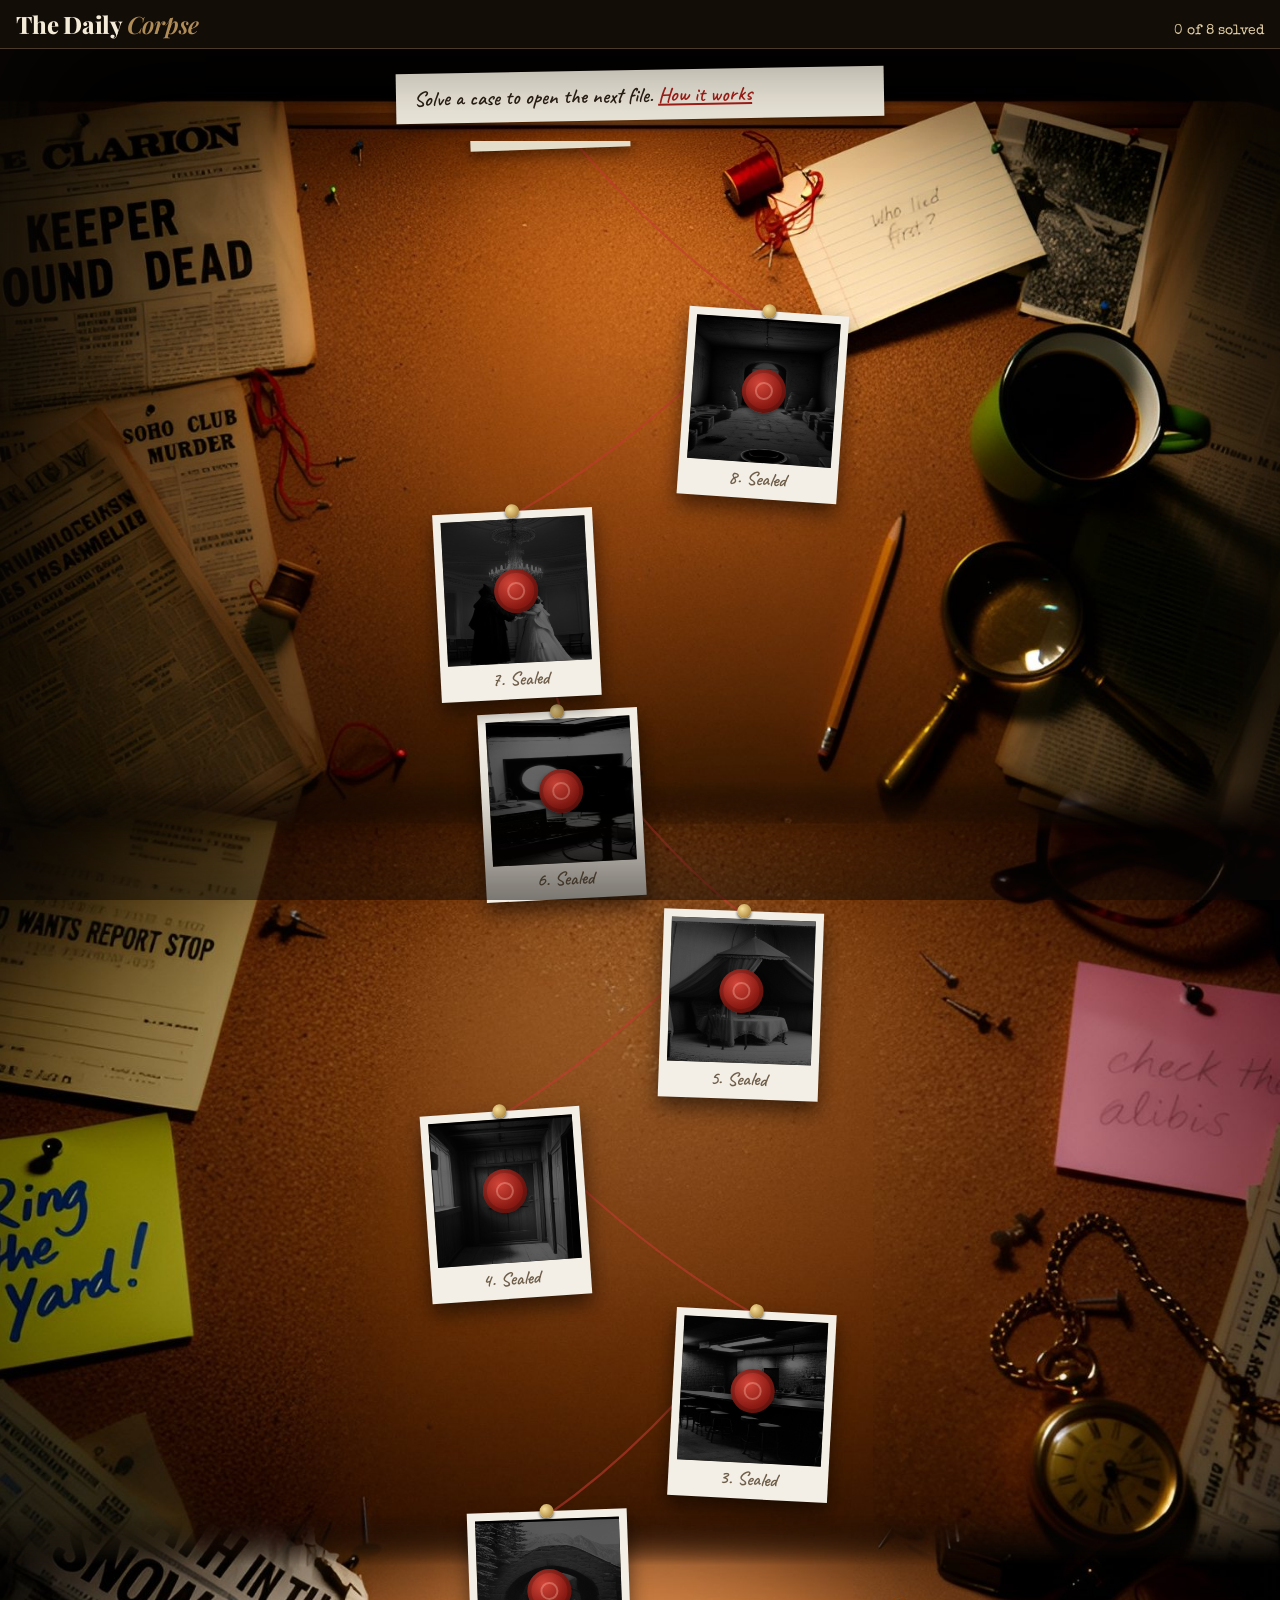
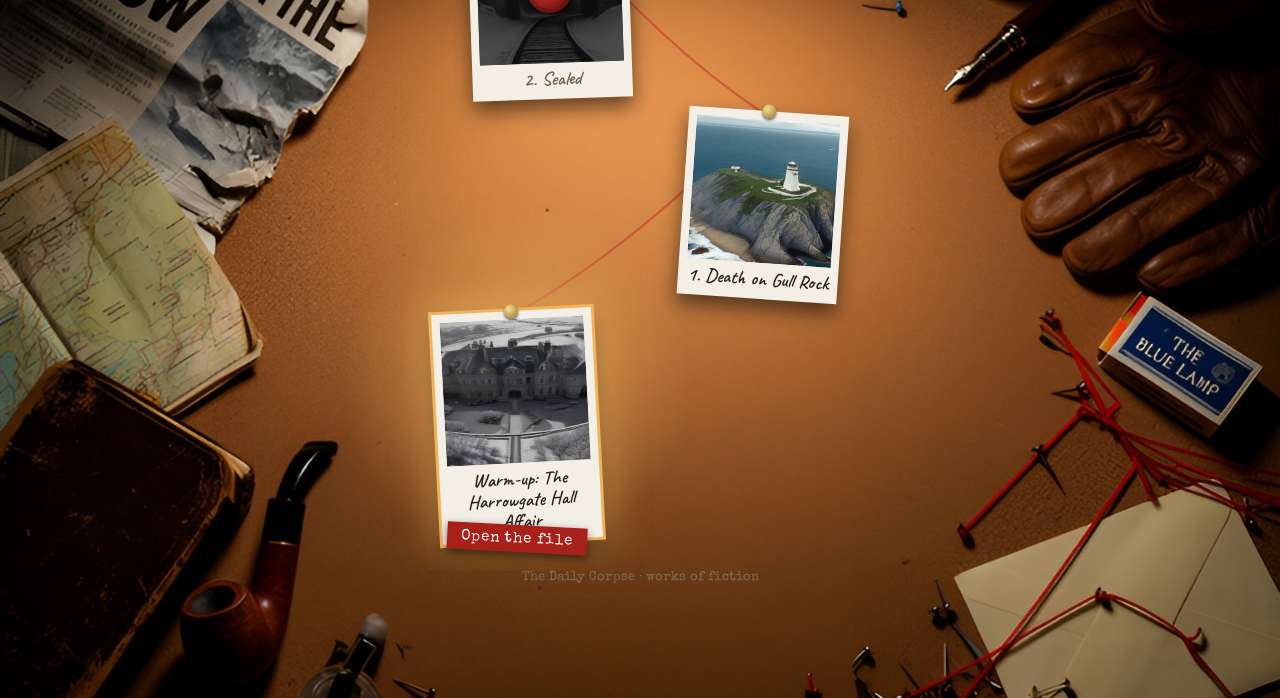
==== commit f73b2593: "Run the board photos from the top of the page to the bottom The three cork photos now cover the whol" ====
--- a/board.html
+++ b/board.html
@@ -13,6 +13,7 @@
 <meta name="theme-color" content="#17130f"><meta name="apple-mobile-web-app-title" content="Daily Corpse">
 </head>
 <body class="board-page">
+<div class="backdrop" id="backdrop" aria-hidden="true"></div>
 <header class="board-bar">
   <h1><a href="index.html" style="color:inherit;text-decoration:none">The Daily <i>Corpse</i></a></h1>
   <span id="tally"></span>
@@ -62,21 +63,27 @@
   const string = `<svg class="string" viewBox="0 0 100 ${H}" preserveAspectRatio="none" aria-hidden="true">${pts.slice(1).map((p, i) =>
     `<path d="${seg(pts[i], p)}" class="${nodes[i].done ? 'walked' : ''}" vector-effect="non-scaling-stroke"/>`).join('')}</svg>`;
 
-  // Behind the trail: three photographs of the cork with desk clutter down both sides, stacked up the board and blended into
-  // each other. Each photo is used exactly once. On phones only each photo's two edges show, at the sides of the screen.
-  const SIDES = ['img/board/side1.jpg', 'img/board/side2.jpg', 'img/board/side3.jpg'], OVER = 140;
+  // Behind the whole page: three photographs of the cork with desk clutter down both sides, stacked from just under the
+  // title bar to the bottom of the page and cross-faded briefly where they meet. Each photo is used exactly once, in an
+  // order that keeps their busiest edges (the Clarion's masthead, the pipe) at the very top and bottom where nothing fades.
+  // On phones only each photo's two edges show, at the sides of the screen.
+  const SIDES = ['img/board/side3.jpg', 'img/board/side2.jpg', 'img/board/side1.jpg'], BLEND = 50;   // bottom to top
+  board.innerHTML = `<div class="col">${string}${trail}</div>`;
   const backdrop = () => {
-    const W = board.clientWidth, th = Math.round((H + OVER * (SIDES.length - 1)) / SIDES.length), iw = th * 1.5;
-    return SIDES.map((u, k) => {
-      const top = H - th - k * (th - OVER);   // side1 at the bottom, by the warm-up
-      if (W >= 760) return `<div class="side" style="top:${top}px;height:${th}px;background-image:url(${u})"></div>`;
+    const bd = $('#backdrop'), top0 = $('.board-bar').offsetHeight;
+    const total = document.documentElement.scrollHeight - top0, W = document.documentElement.clientWidth, n = SIDES.length;
+    const th = Math.round((total + BLEND * (n - 1)) / n), iw = th * 1.39, f = BLEND / th * 100;   // trimmed photos are about 1.39 : 1
+    bd.style.height = total + top0 + 'px'; bd.style.paddingTop = top0 + 'px';   // the strip under the title bar stays dark
+    bd.innerHTML = SIDES.map((u, k) => {
+      const top = top0 + total - th - k * (th - BLEND);
+      const fade = `--ft:${k === n - 1 ? 0 : f}%;--fb:${k === 0 ? 0 : f}%;top:${top}px;height:${th}px;background-image:url(${u})`;
+      if (W >= 760) return `<div class="side" style="${fade}"></div>`;
       const sw = Math.round(W * .3);           // phones: the inner part of each photo's left and right bands, at the screen edges
-      return `<div class="side l" style="top:${top}px;height:${th}px;width:${sw}px;background-image:url(${u});background-size:${iw}px ${th}px;background-position:${sw - iw * .3}px 0"></div>
-        <div class="side r" style="top:${top}px;height:${th}px;width:${sw}px;background-image:url(${u});background-size:${iw}px ${th}px;background-position:${-iw * .7}px 0"></div>`;
+      return `<div class="side l" style="${fade};width:${sw}px;background-size:${iw}px ${th}px;background-position:${sw - iw * .3}px 0"></div>
+        <div class="side r" style="${fade};width:${sw}px;background-size:${iw}px ${th}px;background-position:${-iw * .7}px 0"></div>`;
     }).join('');
   };
-  board.innerHTML = `<div class="backdrop">${backdrop()}</div><div class="col">${string}${trail}</div>`;
-  addEventListener('resize', () => { board.querySelector('.backdrop').innerHTML = backdrop(); });
+  backdrop(); addEventListener('resize', backdrop);
 
   board.onclick = e => {
     const b = e.target.closest('.pol[data-i]'); if (!b) return;
--- a/style.css
+++ b/style.css
@@ -365,13 +365,16 @@
 .board{--mm:1.82px;max-width:none;overflow:hidden}
 .board .col{position:absolute;top:0;bottom:0;left:50%;width:min(100%,560px);transform:translateX(-50%);z-index:1}
 .board .string{position:absolute;inset:0;width:100%;height:100%;z-index:0}
-.board .backdrop{position:absolute;inset:0;z-index:0;pointer-events:none}
-.board .side{position:absolute;left:0;right:0;background:center/cover no-repeat;
-  -webkit-mask-image:linear-gradient(transparent,#000 14%,#000 86%,transparent);mask-image:linear-gradient(transparent,#000 14%,#000 86%,transparent)}
-.board .side.l{right:auto;-webkit-mask-image:linear-gradient(transparent,#000 14%,#000 86%,transparent),linear-gradient(90deg,#000 70%,transparent);
-  mask-image:linear-gradient(transparent,#000 14%,#000 86%,transparent),linear-gradient(90deg,#000 70%,transparent);-webkit-mask-composite:source-in;mask-composite:intersect}
-.board .side.r{left:auto;right:0;-webkit-mask-image:linear-gradient(transparent,#000 14%,#000 86%,transparent),linear-gradient(270deg,#000 70%,transparent);
-  mask-image:linear-gradient(transparent,#000 14%,#000 86%,transparent),linear-gradient(270deg,#000 70%,transparent);-webkit-mask-composite:source-in;mask-composite:intersect}
+/* the backdrop spans the whole page; --ft/--fb are how far the top and bottom of each photo fade (0 at the page's very top and bottom) */
+body.board-page{position:relative}
+.backdrop{position:absolute;left:0;right:0;top:0;z-index:0;pointer-events:none;overflow:hidden;background:#140e09;box-sizing:border-box}
+.board-intro,.board,.bonus,body.board-page>footer{position:relative;z-index:1}
+.backdrop .side{position:absolute;left:0;right:0;background:center/cover no-repeat;
+  --fade:linear-gradient(transparent,#000 var(--ft),#000 calc(100% - var(--fb)),transparent);-webkit-mask-image:var(--fade);mask-image:var(--fade)}
+.backdrop .side.l{right:auto;-webkit-mask-image:var(--fade),linear-gradient(90deg,#000 70%,transparent);mask-image:var(--fade),linear-gradient(90deg,#000 70%,transparent);
+  -webkit-mask-composite:source-in;mask-composite:intersect}
+.backdrop .side.r{left:auto;right:0;-webkit-mask-image:var(--fade),linear-gradient(270deg,#000 70%,transparent);mask-image:var(--fade),linear-gradient(270deg,#000 70%,transparent);
+  -webkit-mask-composite:source-in;mask-composite:intersect}
 .board .pol{width:calc(88 * var(--mm));padding:calc(4.5 * var(--mm)) calc(4.5 * var(--mm)) calc(5 * var(--mm))}
 .board .pol-pic{width:calc(79 * var(--mm));height:calc(79 * var(--mm))}
 .lamp{z-index:0} .pol{z-index:2} .tag{z-index:3}
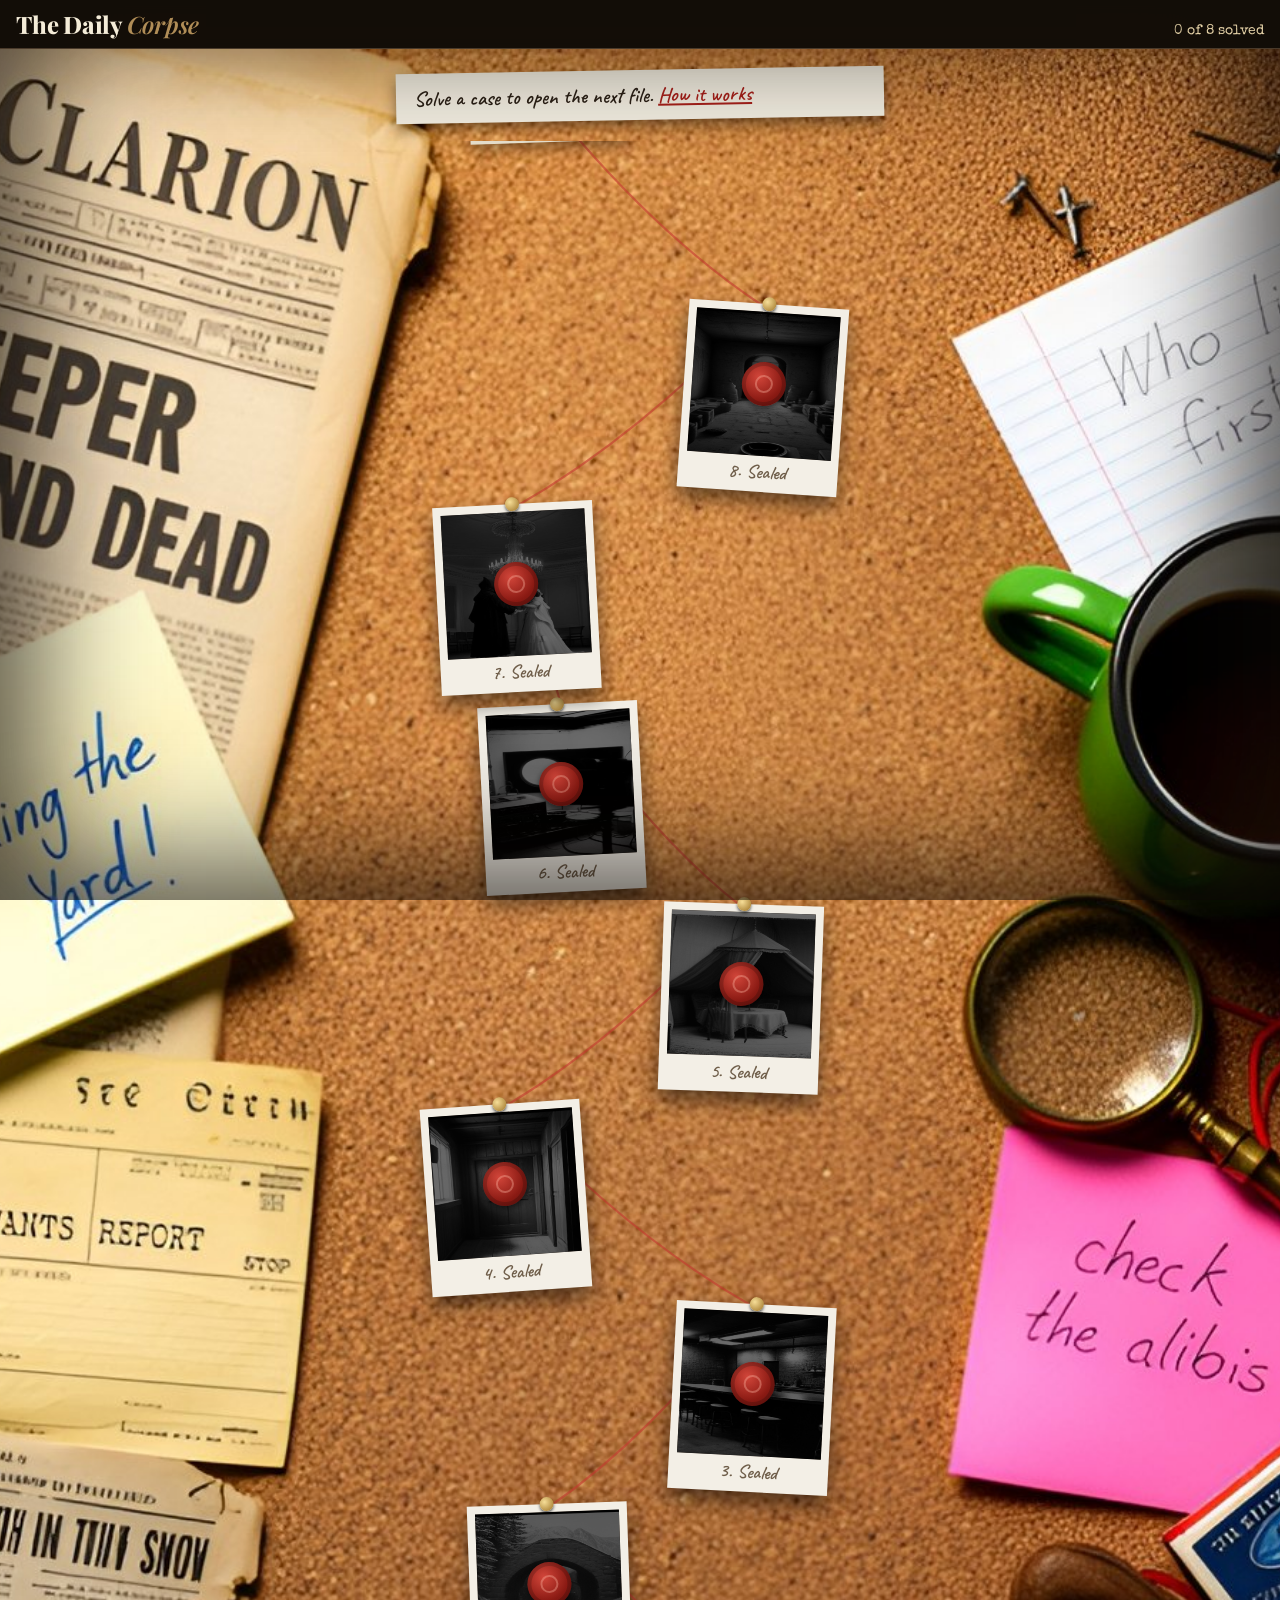
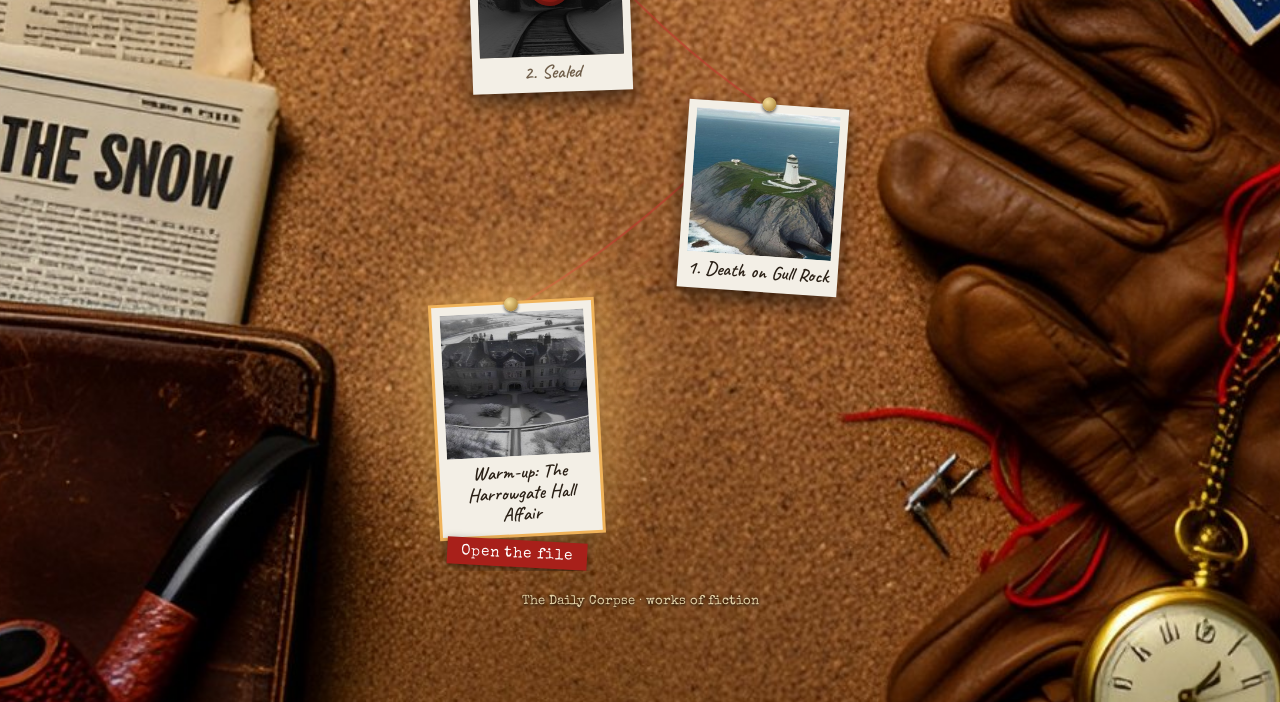
==== commit 74811f6e: "Use one seamless photo for the whole case board, and put the footer at the bottom The three spliced " ====
--- a/board.html
+++ b/board.html
@@ -55,7 +55,7 @@
         <span class="pol-cap">${v.warm ? 'Warm-up:' : v.n + '.'} ${v.open ? v.title : 'Sealed'}</span>
         ${v.done ? stars(caseStars(v.id)) : ''}
       </button>
-      ${i === cur ? `<span class="tag" style="left:${x}%;top:${y + 214}px">${caseSave(v.id).answers?.length ? 'Carry on' : 'Open the file'}</span>` : ''}`;
+      ${i === cur ? `<span class="tag" style="left:${x}%;top:${y + 236}px">${caseSave(v.id).answers?.length ? 'Carry on' : 'Open the file'}</span>` : ''}`;
   }).join('');
   // Red string from pin to pin, drawn in column percent so it stays on the pins at any width: solid as far as you've got, faded beyond.
   const pts = nodes.map((_, i) => { const p = pos(i); return [p.x, p.y + 2]; });
@@ -63,23 +63,23 @@
   const string = `<svg class="string" viewBox="0 0 100 ${H}" preserveAspectRatio="none" aria-hidden="true">${pts.slice(1).map((p, i) =>
     `<path d="${seg(pts[i], p)}" class="${nodes[i].done ? 'walked' : ''}" vector-effect="non-scaling-stroke"/>`).join('')}</svg>`;
 
-  // Behind the whole page: three photographs of the cork with desk clutter down both sides, stacked from just under the
-  // title bar to the bottom of the page and cross-faded briefly where they meet. Each photo is used exactly once, in an
-  // order that keeps their busiest edges (the Clarion's masthead, the pipe) at the very top and bottom where nothing fades.
-  // On phones only each photo's two edges show, at the sides of the screen.
-  const SIDES = ['img/board/side3.jpg', 'img/board/side2.jpg', 'img/board/side1.jpg'], BLEND = 50;   // bottom to top
+  // Behind the whole page: one tall photograph of the cork with desk clutter down both sides, from just under the title bar
+  // to the bottom of the page (no joins). On phones only its two edges show, at the sides of the screen.
+  // The code still takes several photos, stacked bottom to top and cross-faded over BLEND px, if the board ever outgrows one.
+  const SIDES = ['img/board/board.jpg'], RATIO = 1024 / 1792, BLEND = 50;
   board.innerHTML = `<div class="col">${string}${trail}</div>`;
   const backdrop = () => {
     const bd = $('#backdrop'), top0 = $('.board-bar').offsetHeight;
     const total = document.documentElement.scrollHeight - top0, W = document.documentElement.clientWidth, n = SIDES.length;
-    const th = Math.round((total + BLEND * (n - 1)) / n), iw = th * 1.39, f = BLEND / th * 100;   // trimmed photos are about 1.39 : 1
+    const th = Math.round((total + BLEND * (n - 1)) / n), iw = th * RATIO, f = BLEND / th * 100;
     bd.style.height = total + top0 + 'px'; bd.style.paddingTop = top0 + 'px';   // the strip under the title bar stays dark
     bd.innerHTML = SIDES.map((u, k) => {
       const top = top0 + total - th - k * (th - BLEND);
       const fade = `--ft:${k === n - 1 ? 0 : f}%;--fb:${k === 0 ? 0 : f}%;top:${top}px;height:${th}px;background-image:url(${u})`;
       if (W >= 760) return `<div class="side" style="${fade}"></div>`;
-      const sw = Math.round(W * .3);           // phones: the inner part of each photo's left and right bands, at the screen edges
-      return `<div class="side l" style="${fade};width:${sw}px;background-size:${iw}px ${th}px;background-position:${sw - iw * .3}px 0"></div>
+      const sw = Math.round(W * .3);           // phones: the photo's middle cork across the screen, with the inner part of its left and right bands at the edges
+      return `<div class="side" style="${fade};background-size:${iw}px ${th}px;background-position:center top"></div>
+        <div class="side l" style="${fade};width:${sw}px;background-size:${iw}px ${th}px;background-position:${sw - iw * .3}px 0"></div>
         <div class="side r" style="${fade};width:${sw}px;background-size:${iw}px ${th}px;background-position:${-iw * .7}px 0"></div>`;
     }).join('');
   };
--- a/style.css
+++ b/style.css
@@ -196,6 +196,7 @@
 .toast{position:fixed;left:50%;bottom:24px;transform:translateX(-50%);background:var(--ink);color:var(--paper);padding:14px 22px;border:1px solid var(--brass);
   font:15px "Special Elite",monospace;z-index:60;box-shadow:0 10px 30px #000a;max-width:calc(100vw - 32px)}
 footer{color:#7d6d58;text-align:center;font:13px "Special Elite",monospace;padding:0 16px 30px}
+body.board-page>footer{padding:24px 16px 10px;color:#e6d3a8;text-shadow:0 1px 3px #000}
 .corner{position:fixed;top:14px;right:16px;z-index:55;background:var(--ink);color:var(--paper);border:1px solid var(--brass);padding:8px 14px;
   font:13px "Special Elite",monospace;letter-spacing:.08em;text-decoration:none;border-radius:3px;box-shadow:0 4px 14px #0008}
 .corner:hover{background:var(--brass);color:var(--ink)}
@@ -369,7 +370,7 @@
 body.board-page{position:relative}
 .backdrop{position:absolute;left:0;right:0;top:0;z-index:0;pointer-events:none;overflow:hidden;background:#140e09;box-sizing:border-box}
 .board-intro,.board,.bonus,body.board-page>footer{position:relative;z-index:1}
-.backdrop .side{position:absolute;left:0;right:0;background:center/cover no-repeat;
+.backdrop .side{position:absolute;left:0;right:0;background:center top/cover no-repeat;
   --fade:linear-gradient(transparent,#000 var(--ft),#000 calc(100% - var(--fb)),transparent);-webkit-mask-image:var(--fade);mask-image:var(--fade)}
 .backdrop .side.l{right:auto;-webkit-mask-image:var(--fade),linear-gradient(90deg,#000 70%,transparent);mask-image:var(--fade),linear-gradient(90deg,#000 70%,transparent);
   -webkit-mask-composite:source-in;mask-composite:intersect}
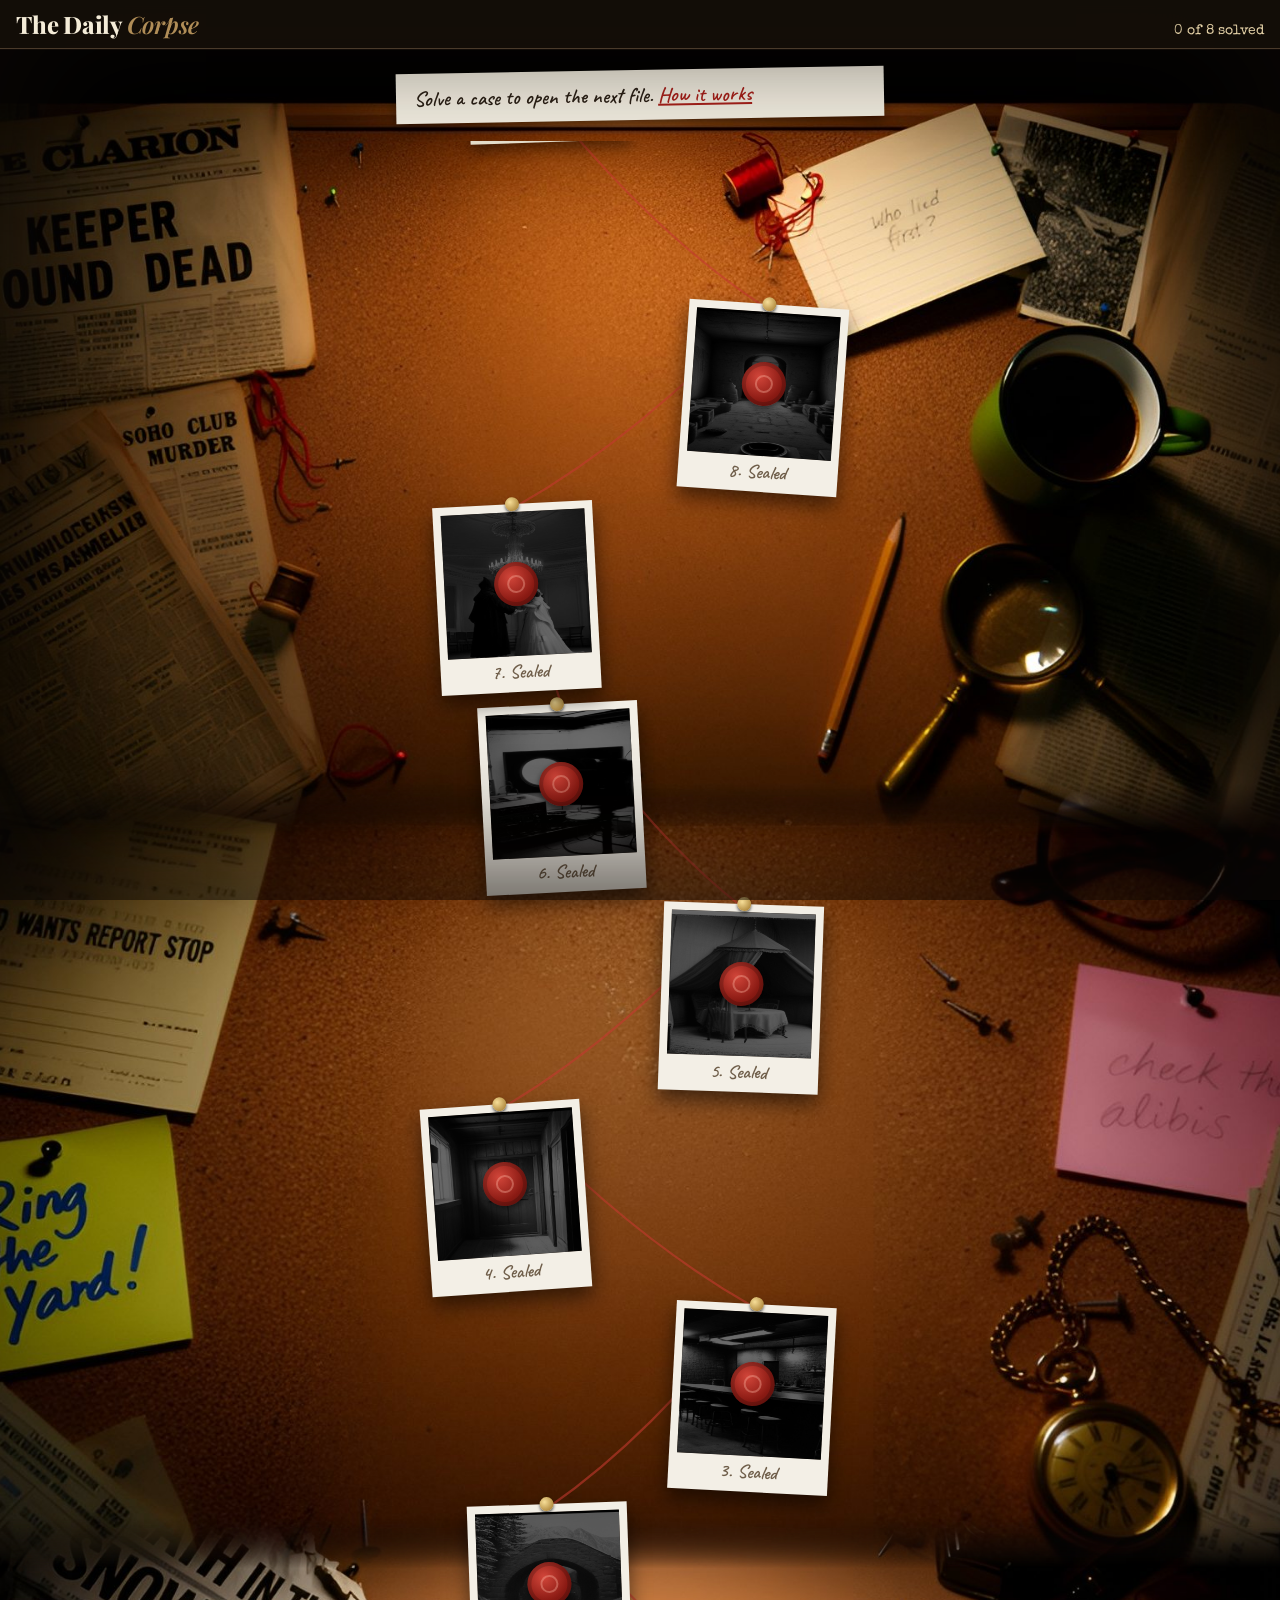
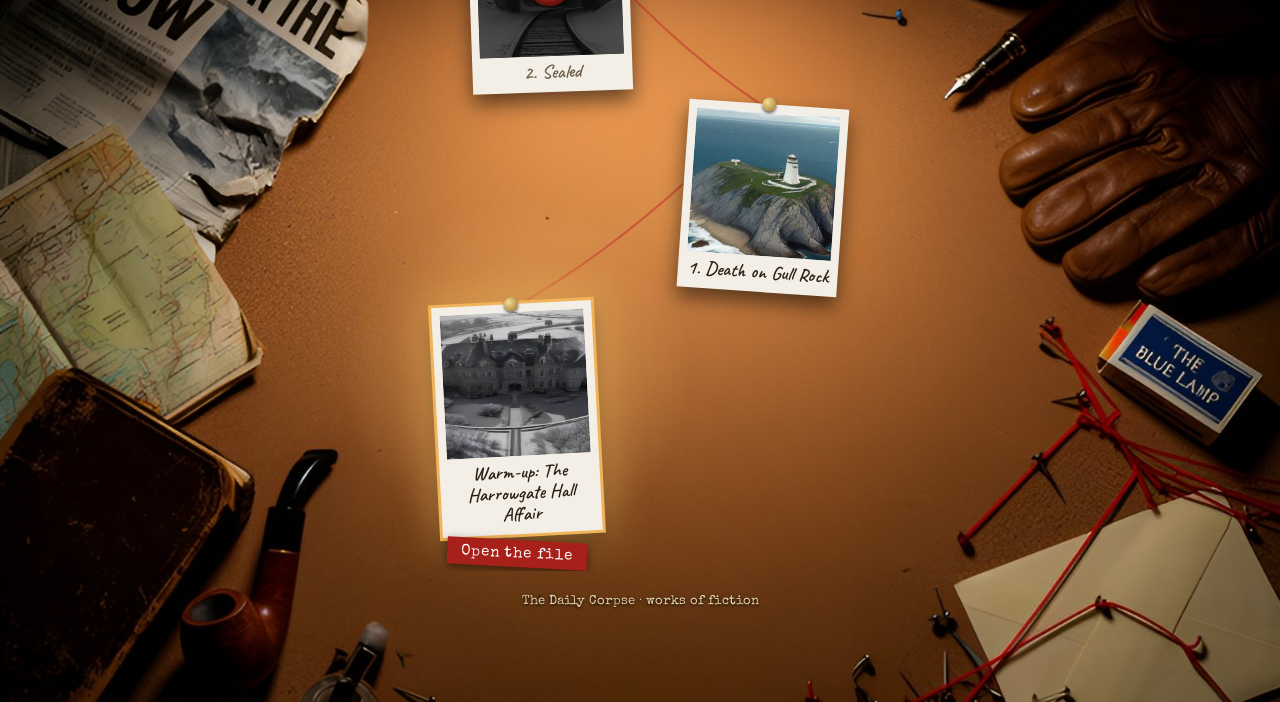
==== commit 82592f6a: "Go back to the three-photo case board, which keeps things at life size The single tall photo made ev" ====
--- a/board.html
+++ b/board.html
@@ -63,21 +63,22 @@
   const string = `<svg class="string" viewBox="0 0 100 ${H}" preserveAspectRatio="none" aria-hidden="true">${pts.slice(1).map((p, i) =>
     `<path d="${seg(pts[i], p)}" class="${nodes[i].done ? 'walked' : ''}" vector-effect="non-scaling-stroke"/>`).join('')}</svg>`;
 
-  // Behind the whole page: one tall photograph of the cork with desk clutter down both sides, from just under the title bar
-  // to the bottom of the page (no joins). On phones only its two edges show, at the sides of the screen.
-  // The code still takes several photos, stacked bottom to top and cross-faded over BLEND px, if the board ever outgrows one.
-  const SIDES = ['img/board/board.jpg'], RATIO = 1024 / 1792, BLEND = 50;
+  // Behind the whole page: three photographs of the cork with desk clutter down both sides, stacked from just under the
+  // title bar to the bottom of the page and cross-faded briefly where they meet. Each photo is used exactly once, in an
+  // order that keeps their busiest edges (the Clarion's masthead, the pipe) at the very top and bottom where nothing fades.
+  // On phones only each photo's two edges show, at the sides of the screen.
+  const SIDES = ['img/board/side3.jpg', 'img/board/side2.jpg', 'img/board/side1.jpg'], BLEND = 50;   // bottom to top
   board.innerHTML = `<div class="col">${string}${trail}</div>`;
   const backdrop = () => {
     const bd = $('#backdrop'), top0 = $('.board-bar').offsetHeight;
     const total = document.documentElement.scrollHeight - top0, W = document.documentElement.clientWidth, n = SIDES.length;
-    const th = Math.round((total + BLEND * (n - 1)) / n), iw = th * RATIO, f = BLEND / th * 100;
+    const th = Math.round((total + BLEND * (n - 1)) / n), iw = th * 1.39, f = BLEND / th * 100;   // trimmed photos are about 1.39 : 1
     bd.style.height = total + top0 + 'px'; bd.style.paddingTop = top0 + 'px';   // the strip under the title bar stays dark
     bd.innerHTML = SIDES.map((u, k) => {
       const top = top0 + total - th - k * (th - BLEND);
       const fade = `--ft:${k === n - 1 ? 0 : f}%;--fb:${k === 0 ? 0 : f}%;top:${top}px;height:${th}px;background-image:url(${u})`;
       if (W >= 760) return `<div class="side" style="${fade}"></div>`;
-      const sw = Math.round(W * .3);           // phones: the photo's middle cork across the screen, with the inner part of its left and right bands at the edges
+      const sw = Math.round(W * .3);           // phones: the inner part of each photo's left and right bands, at the screen edges
       return `<div class="side" style="${fade};background-size:${iw}px ${th}px;background-position:center top"></div>
         <div class="side l" style="${fade};width:${sw}px;background-size:${iw}px ${th}px;background-position:${sw - iw * .3}px 0"></div>
         <div class="side r" style="${fade};width:${sw}px;background-size:${iw}px ${th}px;background-position:${-iw * .7}px 0"></div>`;
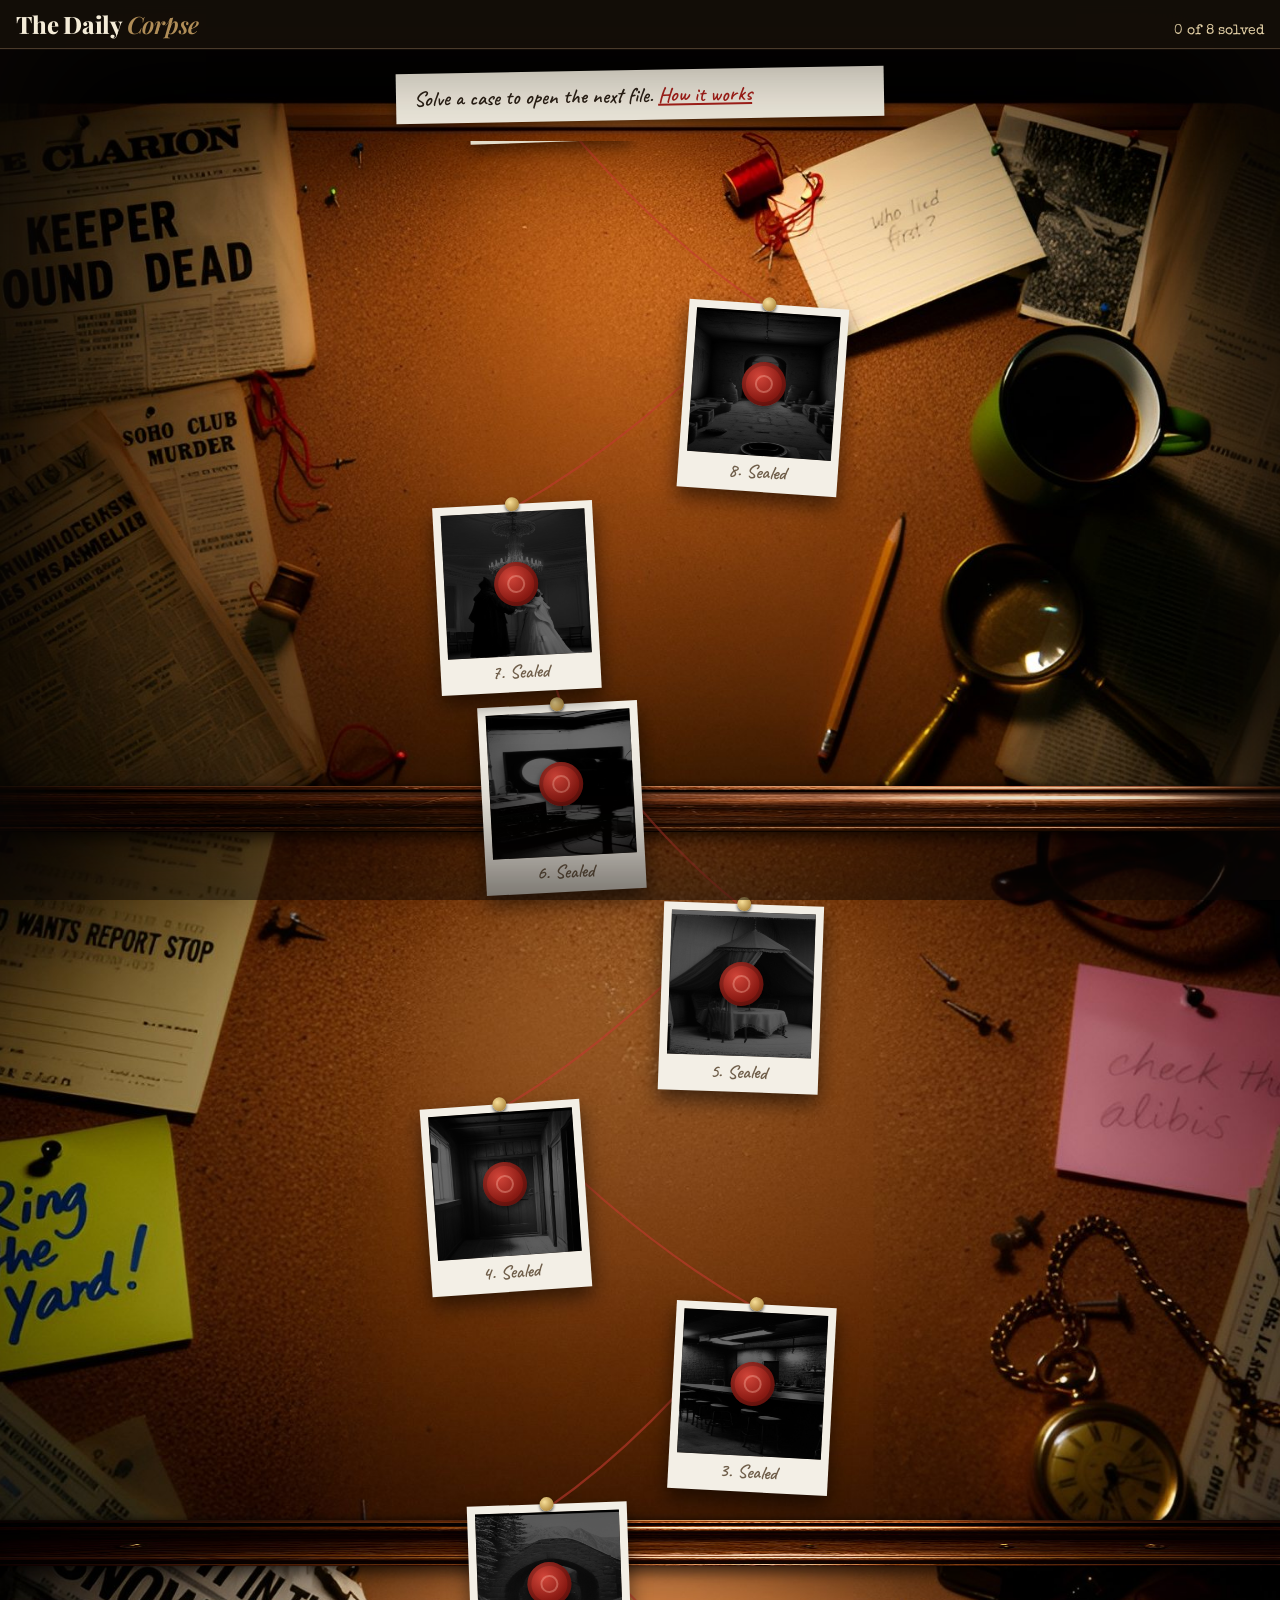
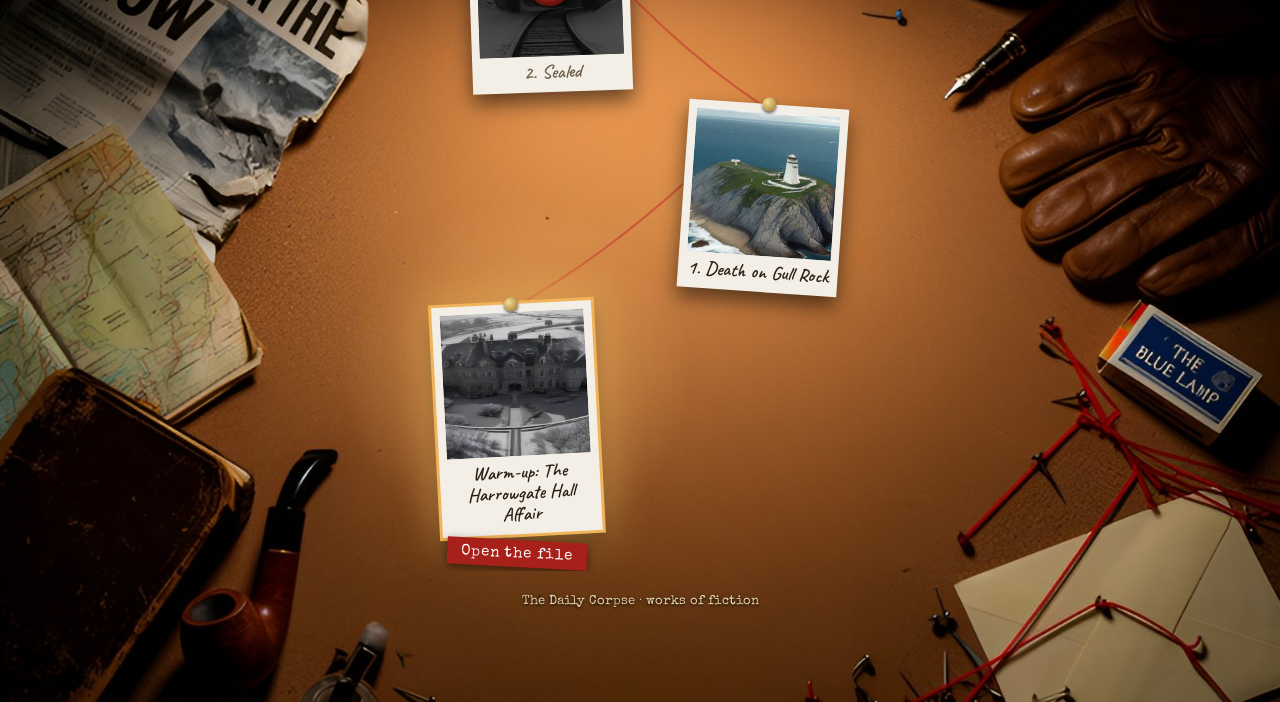
==== commit 45861e34: "Hide the case board's two joins behind wooden dividing rails Each join between the three cork photos" ====
--- a/board.html
+++ b/board.html
@@ -68,6 +68,7 @@
   // order that keeps their busiest edges (the Clarion's masthead, the pipe) at the very top and bottom where nothing fades.
   // On phones only each photo's two edges show, at the sides of the screen.
   const SIDES = ['img/board/side3.jpg', 'img/board/side2.jpg', 'img/board/side1.jpg'], BLEND = 50;   // bottom to top
+  const RAILS = ['img/board/rail1.jpg', 'img/board/rail2.jpg'];   // one per join, bottom join first; each used once
   board.innerHTML = `<div class="col">${string}${trail}</div>`;
   const backdrop = () => {
     const bd = $('#backdrop'), top0 = $('.board-bar').offsetHeight;
@@ -82,7 +83,8 @@
       return `<div class="side" style="${fade};background-size:${iw}px ${th}px;background-position:center top"></div>
         <div class="side l" style="${fade};width:${sw}px;background-size:${iw}px ${th}px;background-position:${sw - iw * .3}px 0"></div>
         <div class="side r" style="${fade};width:${sw}px;background-size:${iw}px ${th}px;background-position:${-iw * .7}px 0"></div>`;
-    }).join('');
+    }).join('') + RAILS.slice(0, n - 1).map((u, k) =>   // a wooden dividing rail across each join, like boards mounted side by side
+      `<div class="rail" style="top:${top0 + total - th - k * (th - BLEND) + BLEND / 2}px;background-image:url(${u})"></div>`).join('');
   };
   backdrop(); addEventListener('resize', backdrop);
 
--- a/style.css
+++ b/style.css
@@ -376,6 +376,7 @@
   -webkit-mask-composite:source-in;mask-composite:intersect}
 .backdrop .side.r{left:auto;right:0;-webkit-mask-image:var(--fade),linear-gradient(270deg,#000 70%,transparent);mask-image:var(--fade),linear-gradient(270deg,#000 70%,transparent);
   -webkit-mask-composite:source-in;mask-composite:intersect}
+.backdrop .rail{position:absolute;left:0;right:0;height:46px;transform:translateY(-50%);background:center/100% 100% no-repeat;box-shadow:0 7px 12px rgba(0,0,0,.55),0 -2px 6px rgba(0,0,0,.35)}
 .board .pol{width:calc(88 * var(--mm));padding:calc(4.5 * var(--mm)) calc(4.5 * var(--mm)) calc(5 * var(--mm))}
 .board .pol-pic{width:calc(79 * var(--mm));height:calc(79 * var(--mm))}
 .lamp{z-index:0} .pol{z-index:2} .tag{z-index:3}
